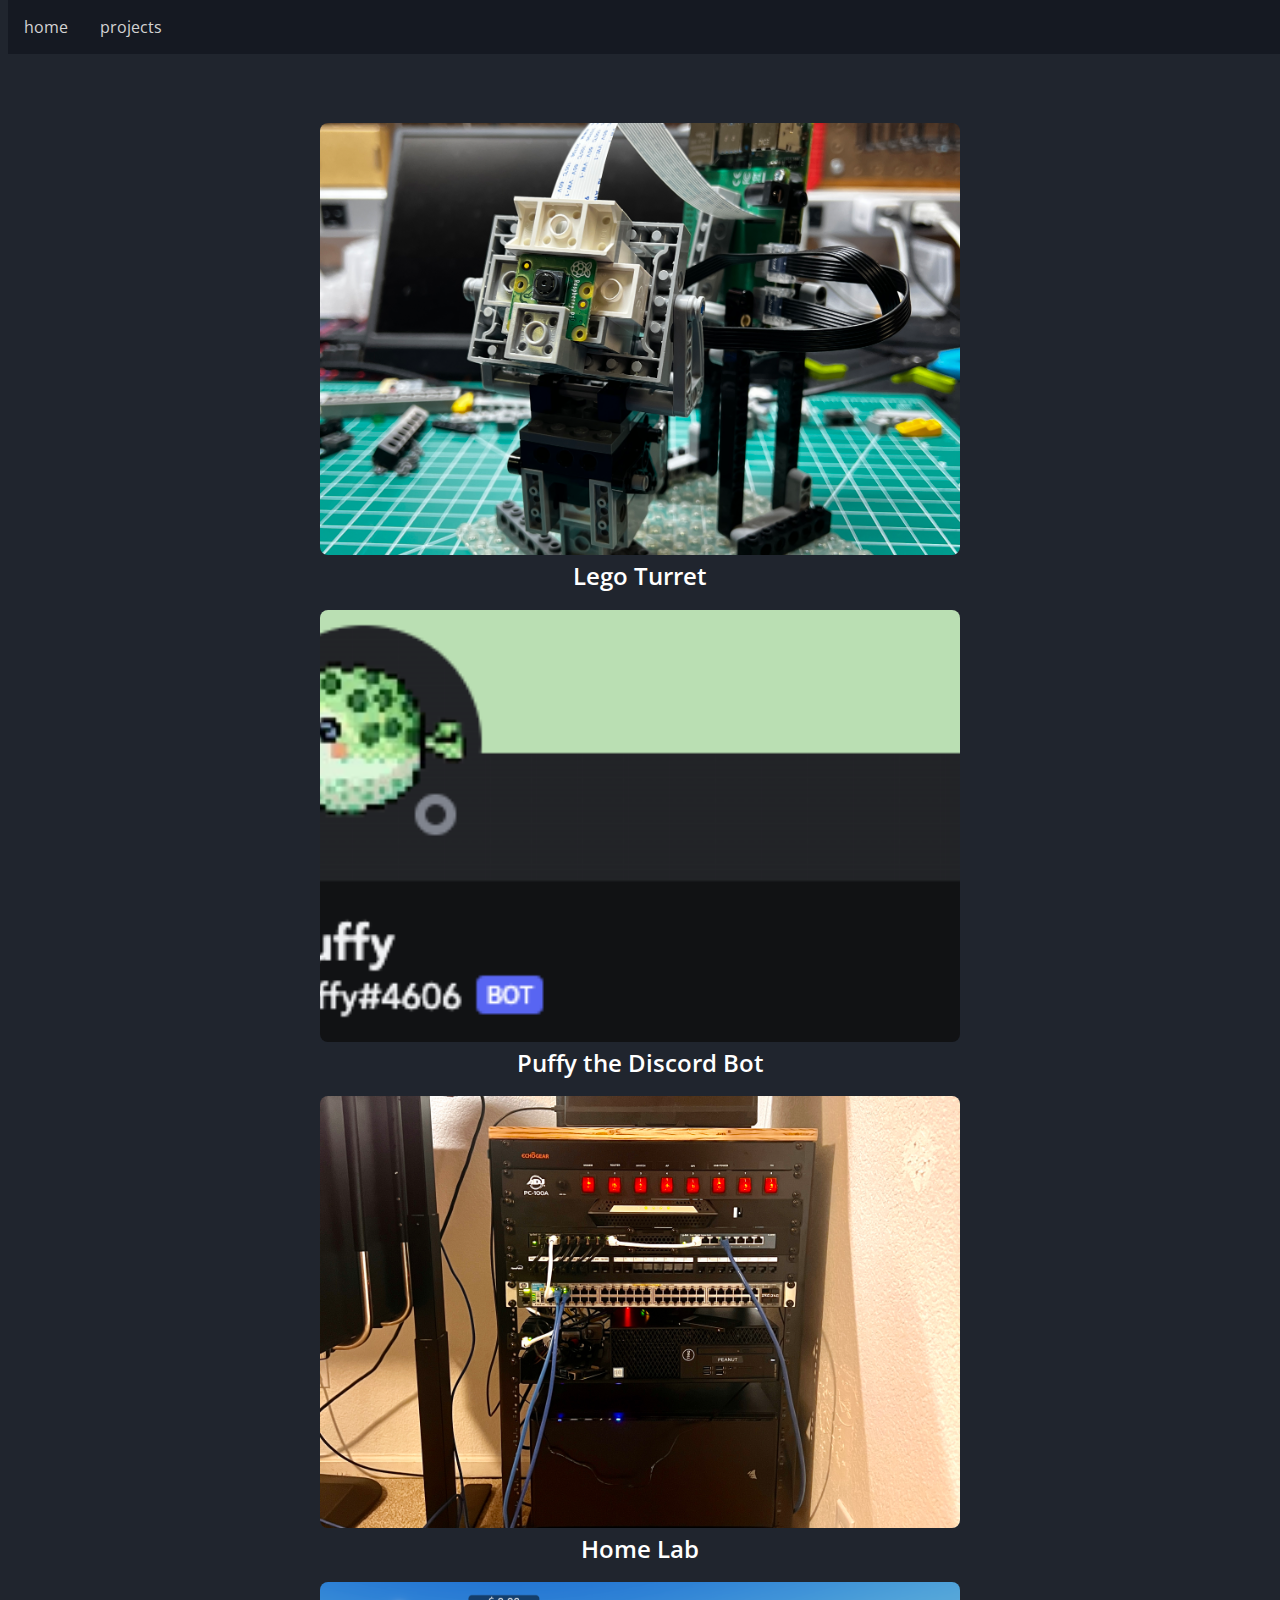
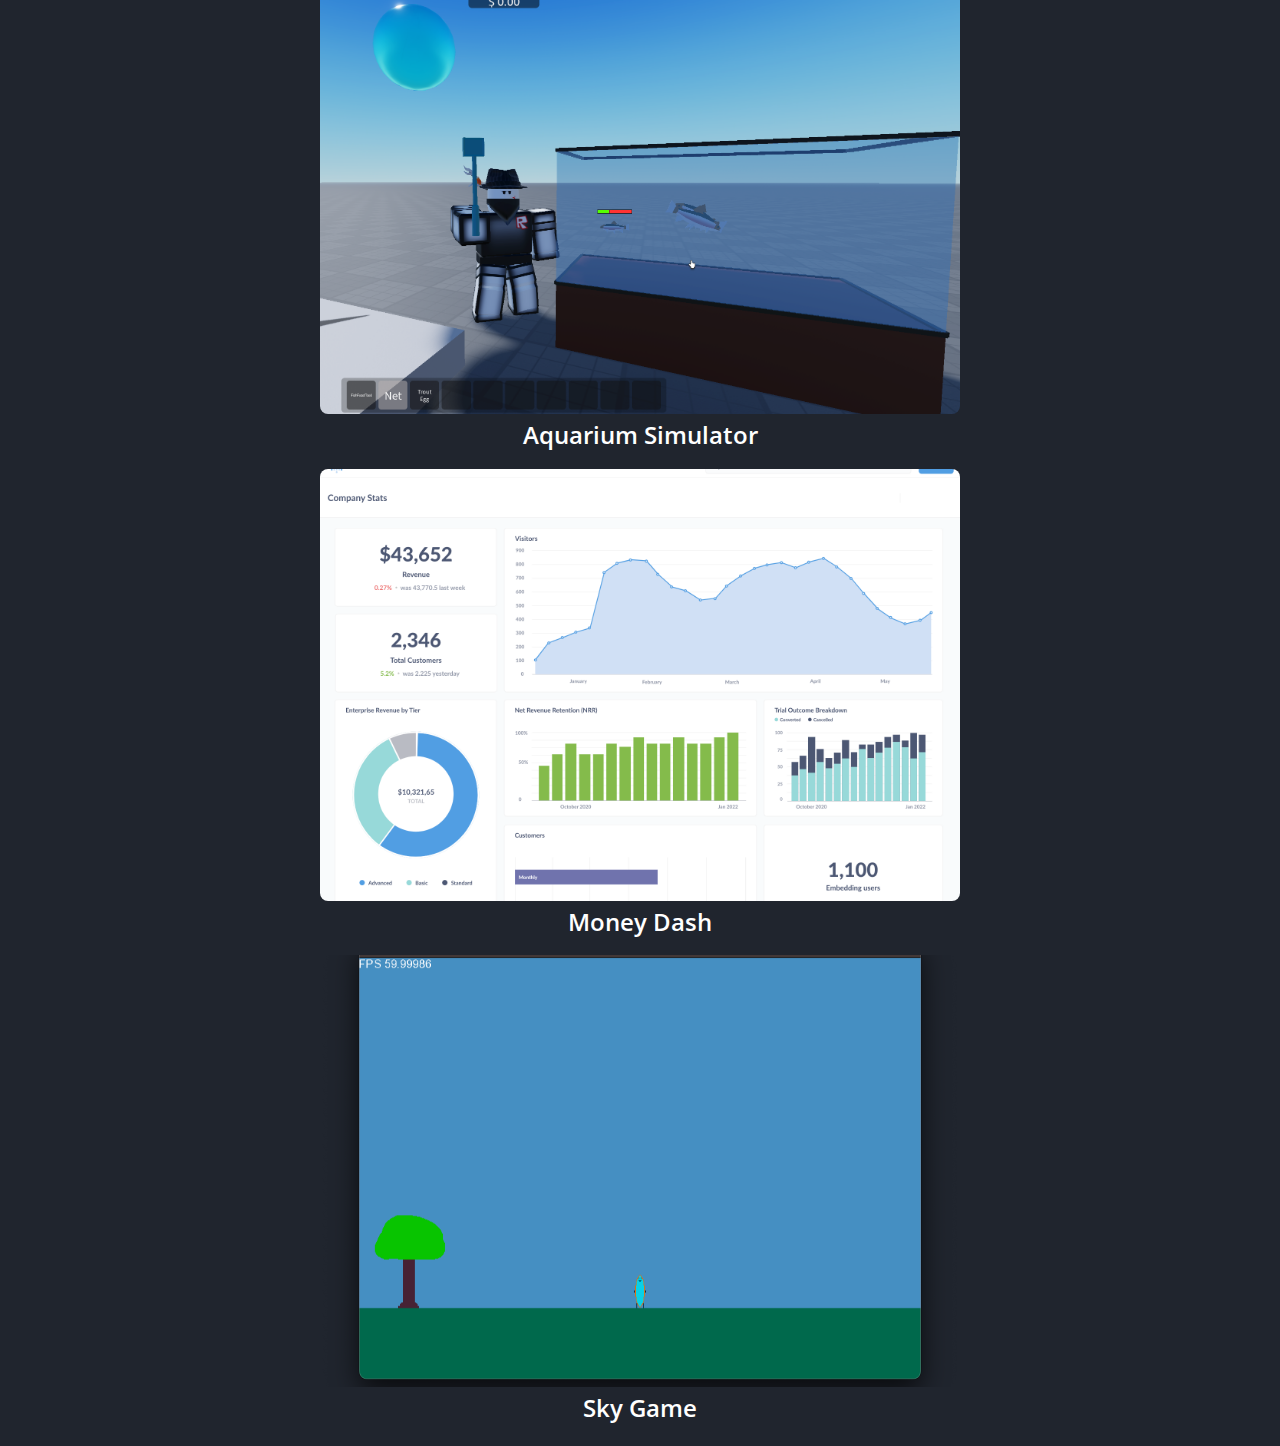
==== projects/index.html @ cf6c0e01 "changed favicon and updated titles of pages" ====
<!DOCTYPE html>

<html lang="en">

<head>
    <meta charset="UTF-8">
    <meta name="viewport" content="width=device-width, initial-scale=1.0">
    <title>Devin Benninghoven | Projects</title>
    <link rel="stylesheet" href="/css/root.css">
    <link rel="stylesheet" href="/css/navbar.css">
    <link rel="stylesheet" href="/css/projects-selector.css">

    <!-- https://favicon.io/favicon-generator/ -->
    <link rel="apple-touch-icon" sizes="180x180" href="/assets/favicon/apple-touch-icon.png">
    <link rel="icon" type="image/png" sizes="32x32" href="/assets/favicon/favicon-32x32.png">
    <link rel="icon" type="image/png" sizes="16x16" href="/assets/favicon/favicon-16x16.png">
    <link rel="manifest" href="/assets/favicon/site.webmanifest">

</head>

<body>

    <div class="navbar">
        <ul>
            <li><a href="/">home</a></li>
            <li><a href="/projects">projects</a></li>
        </ul>
    </div>

    <div class="project-container">

        <div class="project">
            <a href="/projects/lego-sentry/">
                <img src="/assets/images/lego-tracker.JPG">
                <h1> Lego Turret </h1>
            </a>
        </div>

        <div class="project">
            <a href="/projects/puffy-the-discordbot">
                <img src="/assets/images/puffy-the-discordbot.png">
                <h1> Puffy the Discord Bot </h1>
            </a>
        </div>

        <div class="project">
            <a href="/projects/homelab/">
                <img src="/assets/images/homelab-01.jpg">
                <h1> Home Lab </h1>
            </a>
        </div>

        <div class="project">
            <a href="/projects/aquarium-simulator/">
                <img src="/assets/images/roblox-game-00.png">
                <h1> Aquarium Simulator </h1>
            </a>
        </div>

        <div class="project">
            <a href="/projects/moneydash/">
                <img src="/assets/images/metabase-product-screenshot.png">
                <h1> Money Dash </h1>
            </a>
        </div>

        <div class="project">
            <a href="/projects/skygame/">
                <img src="/assets/images/skygame-beta00.png">
                <h1> Sky Game </h1>
            </a>
        </div>

    </div>

</body>

</html>
---- css/root.css ----
@import url('https://fonts.googleapis.com/css2?family=Open+Sans:ital,wght@0,300..800;1,300..800&display=swap');

:root {
    --background1: #151922;
    --background2: #20252E;
    --accent1: #162034;
    --accent2: #1d2b4;
    --accent3: #08F;
    --text_primary: #FFFFFF;
    --text_secondary: #d3d3d3;
}

body {

    background: var(--background2);
    color: var(--text_primary);


    font-family: "Open Sans", sans-serif;
    font-optical-sizing: auto;
    font-weight: 400;
    font-style: normal;
    font-variation-settings: "wdth" 100;
}

a:link {
    color: var(--text_primary);
    background-color: transparent;
    text-decoration: none;
} 

a:visited {
    color: var(--text_primary);
    background-color: transparent;
    text-decoration: none;
}

a:hover {
    color: var(--accent2);
    background-color: transparent;
    text-decoration: none;
}

a:active {
    color: var(--text_primary);
    background-color: transparent;
    text-decoration: none;
}

footer {
    margin-top: 2rem;
    margin-bottom: .5rem;
    text-align: center;
}
---- css/navbar.css ----
/* =-=-=-=-=-=-= NAVBAR =-=-=-=-=-= */

.navbar {
    position: fixed;
    top: 0;
    width: 100%;

    background-color: var(--background1);
    z-index: 256;
}

.navbar ul{
    list-style-type: none;

    margin: 0;
    padding: 0;
}

.navbar li {
    float: inline-start;
    text-align: center;
    vertical-align: middle;

}

.navbar a { 
    display: block;
    color: var(--text_secondary);
    padding: 1rem 1rem;

    text-decoration: none;
    transition: font-weight 200ms ease-in-out;
    transition: font-color 200ms ease-in-out;
}

.navbar a:hover {
    font-weight: 600;
    color: var(--text_primary);
}
---- css/projects-selector.css ----
.project-container {

    display: inline-flex;
    flex-direction: row;
    flex-flow: row wrap;
    justify-content: center;

    margin-top: 2rem;
    padding-top: 5rem;

}

.project {
    position: relative;
    margin: .2rem;

    max-width: 100%;
    width: 40rem;
    height: 30rem;

    padding-left: .5rem;
    padding-right: .5rem;
}

.project img {
    height: 90%;
    width: 100%;

    object-fit: cover;
    margin: 0;

    border-radius: .5rem;

    -webkit-filter: blur(0);
    filter: blur(0);
    transition: filter 0.25s ease-in, -webkit-filter 0.25s ease-in-out, border-bottom 0.4s ease-in-out;

    cursor: pointer;
}

.project:hover h1 {
    text-decoration: underline;
}

.project:hover img {
    -webkit-filter: blur(3px);
    filter: blur(2px);
}


.project h1 {
    margin: 0rem;

    font-size: 1.7em;
    font-weight: 600;
    color: var(--text_primary);

    text-align: center;
    vertical-align: middle;

}

.project a {
    color: var(--text_seconday);
    text-align: left;
    vertical-align: middle;
    font-size: .9em;

}

.project p {
    height: 15%;
    font-size: 1.1rem;
}
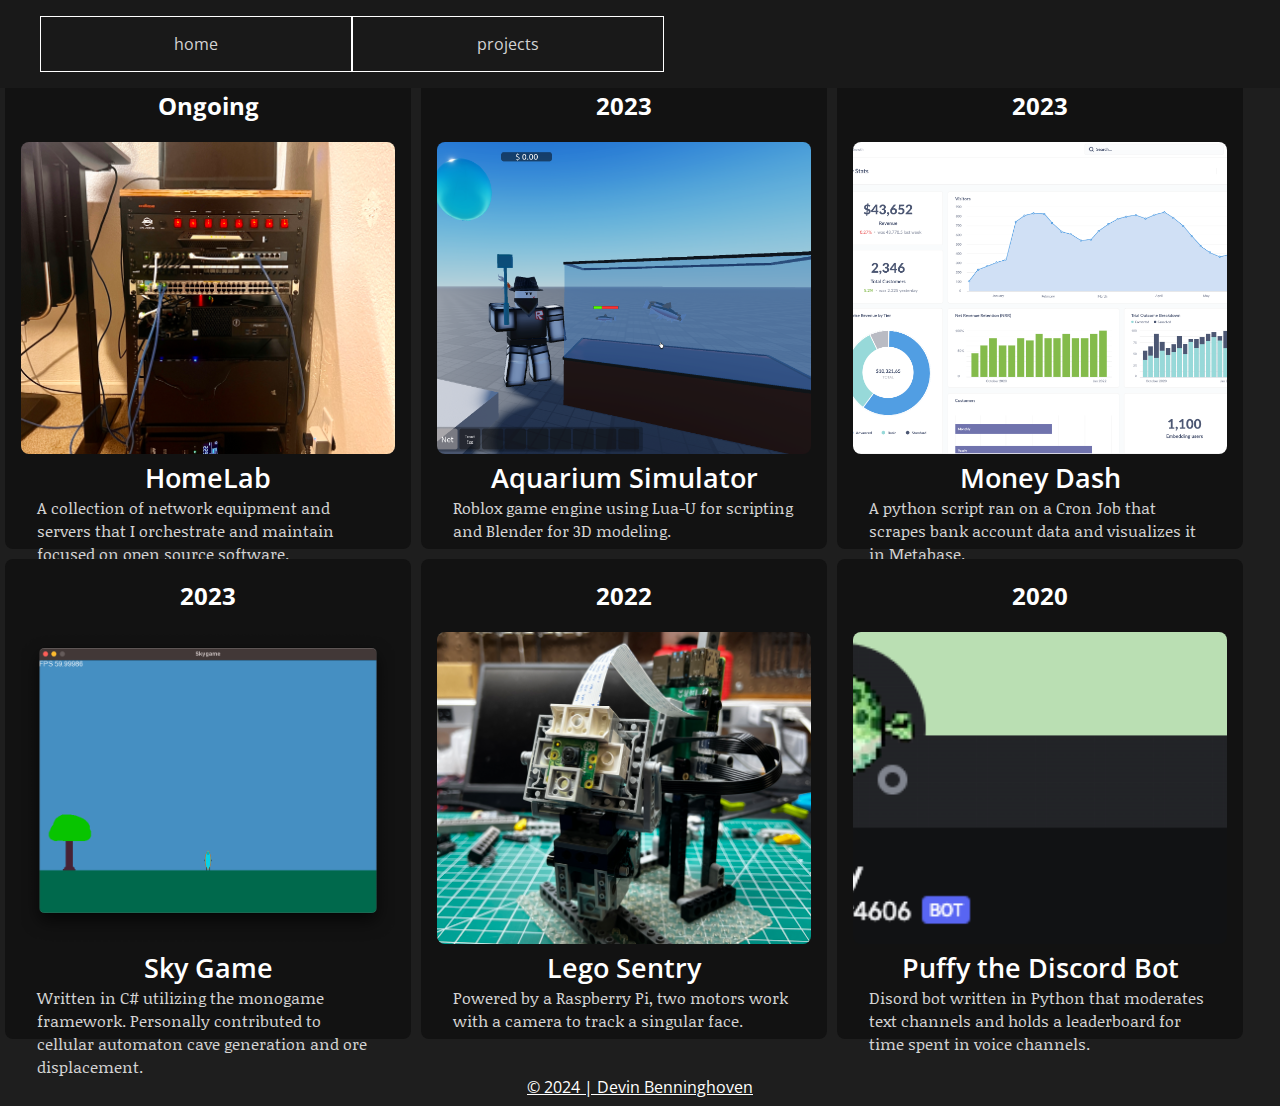
==== commit 5dff480b: "asd" ====
--- a/projects/index.html
+++ b/projects/index.html
@@ -27,52 +27,72 @@
         </ul>
     </div>
 
+    <div style="height:4rem;"></div>
+
     <div class="project-container">
+
+
+
+        <div class="project">
+            <a href="/projects/homelab/">
+                <h2> Ongoing </h2>
+                <img src="/assets/images/homelab-01.jpg">
+                <h1> HomeLab </h1>
+                <p> A collection of network equipment and servers that I orchestrate and maintain focused on open source software.</p>
+            </a>
+        </div>
+
+        <div class="project">
+            <a href="/projects/aquarium-simulator/">
+                <h2> 2023 </h2>
+                <img src="/assets/images/roblox-game-00.png">
+                <h1> Aquarium Simulator </h1>
+                <p> Roblox game engine using Lua-U for scripting and Blender for 3D modeling.</p>
+            </a>
+        </div>
+
+        <div class="project">
+            <a href="/projects/moneydash/">
+                <h2> 2023 </h2>
+                <img src="/assets/images/metabase-product-screenshot.png">
+                <h1> Money Dash </h1>
+                <p> A python script ran on a Cron Job that scrapes bank account data and visualizes it in Metabase.</p>
+            </a>
+        </div>
+
+        <div class="project">
+            <a href="/projects/skygame/">
+                <h2> 2023 </h2>
+                <img src="/assets/images/skygame-beta00.png">
+                <h1> Sky Game </h1>
+                <p> Written in C# utilizing the monogame framework. Personally contributed to cellular automaton cave generation and ore displacement.</p>
+            </a>
+        </div>
 
         <div class="project">
             <a href="/projects/lego-sentry/">
+                <h2> 2022 </h2>
                 <img src="/assets/images/lego-tracker.JPG">
-                <h1> Lego Turret </h1>
+                <h1> Lego Sentry </h1>
+                <p> Powered by a Raspberry Pi, two motors work with a camera to track a singular face.</p>
             </a>
         </div>
 
         <div class="project">
             <a href="/projects/puffy-the-discordbot">
+                <h2> 2020 </h2>
                 <img src="/assets/images/puffy-the-discordbot.png">
                 <h1> Puffy the Discord Bot </h1>
-            </a>
-        </div>
-
-        <div class="project">
-            <a href="/projects/homelab/">
-                <img src="/assets/images/homelab-01.jpg">
-                <h1> Home Lab </h1>
-            </a>
-        </div>
-
-        <div class="project">
-            <a href="/projects/aquarium-simulator/">
-                <img src="/assets/images/roblox-game-00.png">
-                <h1> Aquarium Simulator </h1>
-            </a>
-        </div>
-
-        <div class="project">
-            <a href="/projects/moneydash/">
-                <img src="/assets/images/metabase-product-screenshot.png">
-                <h1> Money Dash </h1>
-            </a>
-        </div>
-
-        <div class="project">
-            <a href="/projects/skygame/">
-                <img src="/assets/images/skygame-beta00.png">
-                <h1> Sky Game </h1>
+                <p> Disord bot written in Python that moderates text channels and holds a leaderboard for time spent in voice channels.</p>
             </a>
         </div>
 
     </div>
 
+    <footer>
+        <a href="/">© 2024 | Devin Benninghoven</a>
+    </footer>
+
 </body>
 
 </html>
--- a/css/root.css
+++ b/css/root.css
@@ -1,54 +1,62 @@
 @import url('https://fonts.googleapis.com/css2?family=Open+Sans:ital,wght@0,300..800;1,300..800&display=swap');
+@import url('https://fonts.googleapis.com/css2?family=Noticia+Text:ital,wght@0,400;0,700;1,400;1,700&display=swap');
+
+
 
 :root {
-    --background1: #151922;
-    --background2: #20252E;
-    --accent1: #162034;
-    --accent2: #1d2b4;
+    --background1: #1e1e1e;
+    --background2: #191919;
+
+    --accent1: #acbbe6;
+    --accent2: #718bd4;
     --accent3: #08F;
+
     --text_primary: #FFFFFF;
     --text_secondary: #d3d3d3;
+
+    --weight: 600;
 }
 
 body {
-
-    background: var(--background2);
+    margin: 0;
+    background: var(--background1);
+    font-family: "Open Sans", sans-serif;
     color: var(--text_primary);
+}
 
 
-    font-family: "Open Sans", sans-serif;
-    font-optical-sizing: auto;
-    font-weight: 400;
-    font-style: normal;
-    font-variation-settings: "wdth" 100;
+p {
+    font-family: "Noticia Text", serif;
 }
 
 a:link {
-    color: var(--text_primary);
-    background-color: transparent;
-    text-decoration: none;
+    color: var(--accent2);
 } 
 
 a:visited {
-    color: var(--text_primary);
-    background-color: transparent;
-    text-decoration: none;
+    color: var(--accent2);
 }
 
 a:hover {
-    color: var(--accent2);
-    background-color: transparent;
-    text-decoration: none;
+    color: var(--accent1);
 }
 
-a:active {
-    color: var(--text_primary);
-    background-color: transparent;
-    text-decoration: none;
-}
+
 
 footer {
     margin-top: 2rem;
     margin-bottom: .5rem;
     text-align: center;
 }
+
+footer a:link {
+    color: var(--text_seconaary);
+}
+
+footer a:visited {
+    color: var(--text_secondary);
+}
+
+footer a:hover {
+    color: var(--text_primary);
+}
--- a/css/navbar.css
+++ b/css/navbar.css
@@ -4,22 +4,24 @@
     position: fixed;
     top: 0;
     width: 100%;
-
-    background-color: var(--background1);
+    background-color: var(--background2);
     z-index: 256;
 }
 
 .navbar ul{
     list-style-type: none;
-
-    margin: 0;
-    padding: 0;
+    overflow: hidden;
 }
 
 .navbar li {
     float: inline-start;
     text-align: center;
     vertical-align: middle;
+    margin: 0;
+    padding: 0;
+    
+    width: 25%;
+    border: 1px solid var(--text_primary);
 
 }
 
--- a/css/projects-selector.css
+++ b/css/projects-selector.css
@@ -1,55 +1,91 @@
-
+:root {
+    --border-radius: .5rem;
+}
 
 
 .project-container {
+    display: flex;
+    flex-wrap: wrap;
+    width: 100%;
+}
 
-    display: inline-flex;
-    flex-direction: row;
-    flex-flow: row wrap;
-    justify-content: center;
 
-    margin-top: 2rem;
-    padding-top: 5rem;
+.project {
+    width: calc(30% - 10px);
+    height: 30rem;
+
+    margin: 5px;
+
+    padding-left: 1rem;
+    padding-right: 1rem;
+
+    border-radius: var(--border-radius);
+
+    text-align: center;
+    background-color: #121212;
 
 }
 
-.project {
-    position: relative;
-    margin: .2rem;
-
-    max-width: 100%;
-    width: 40rem;
-    height: 30rem;
-
-    padding-left: .5rem;
-    padding-right: .5rem;
+@media (max-width: 768px) {
+    .project {
+        width: 100%; /* Full width on smaller screens */
+    }
+    .project img {
+        border: red 1px solid;
+    }
 }
 
+.project a {
+    text-decoration: none;
+    color: var(--text_primary);
+}
+
+.h1 {
+    text-align: center;
+    margin: 1rem;
+    padding: 0;
+}
+
+
 .project img {
-    height: 90%;
+    height: 65%;
     width: 100%;
+    object-fit: cover;
 
-    object-fit: cover;
-    margin: 0;
+    border-radius: var(--border-radius);
+}
 
-    border-radius: .5rem;
+.project img::before {
+    content: "";
+    position: absolute;
+    top: 0;
+    left: 0;
+    right: 0;
+    bottom: 0;
+    background-color: rgba(0, 0, 0, 0.5);
+    border-radius: var(--border-radius);
+}
 
-    -webkit-filter: blur(0);
-    filter: blur(0);
-    transition: filter 0.25s ease-in, -webkit-filter 0.25s ease-in-out, border-bottom 0.4s ease-in-out;
+.project:hover img {
+    filter: brightness(40%);
+    transition: filter 0.25s ease-in;
+}
 
-    cursor: pointer;
+.project:hover p {
+    color: var(--text_primary);
+    transition: color 0.25s ease-in;
 }
 
 .project:hover h1 {
-    text-decoration: underline;
+    color: var(--accent1);
+    transition: color 0.25s ease-in;
 }
 
-.project:hover img {
-    -webkit-filter: blur(3px);
-    filter: blur(2px);
+
+.project:hover {
+    cursor: pointer;
+    background-color: #0f0f0f;
 }
-
 
 .project h1 {
     margin: 0rem;
@@ -63,15 +99,10 @@
 
 }
 
-.project a {
-    color: var(--text_seconday);
+.project p {
+    color: var(--text_secondary);
     text-align: left;
-    vertical-align: middle;
-    font-size: .9em;
-
+    margin: 0;
+    padding-left: 1rem;
+    padding-right: 1rem;
 }
-
-.project p {
-    height: 15%;
-    font-size: 1.1rem;
-}
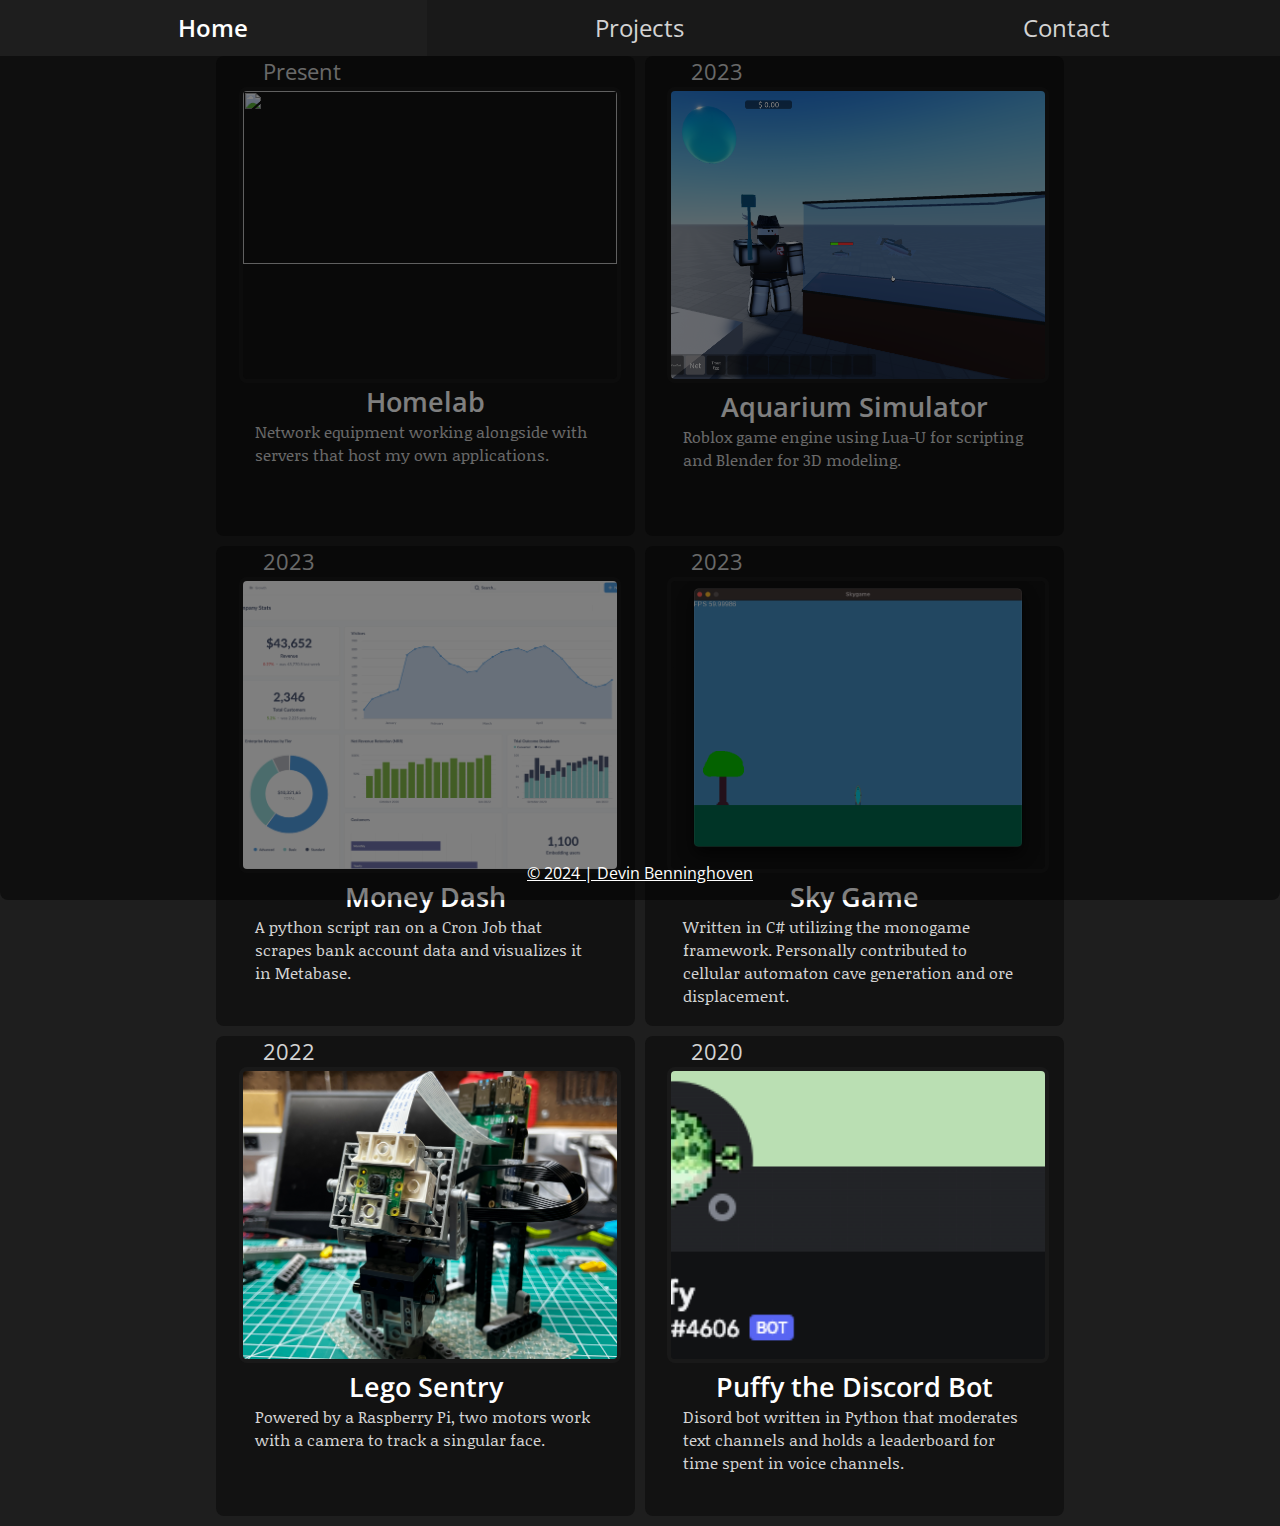
==== commit 69b75015: "changed a lot of CSS in files, added more support for mobile view" ====
--- a/projects/index.html
+++ b/projects/index.html
@@ -16,29 +16,34 @@
     <link rel="icon" type="image/png" sizes="16x16" href="/assets/favicon/favicon-16x16.png">
     <link rel="manifest" href="/assets/favicon/site.webmanifest">
 
+    <script>
+    fetch('../html/navbar.html')
+        .then(response => response.text())
+        .then(html => {
+            document.getElementById('importedNavbar').innerHTML = html;
+        })
+        .catch(error => console.error('Error fetching external HTML:', error));
+    fetch('../html/footer.html')
+        .then(response => response.text())
+        .then(html => {
+            document.getElementById('importedFooter').innerHTML = html;
+        })
+        .catch(error => console.error('Error fetching external HTML:', error));
+    </script>
 </head>
 
 <body>
 
-    <div class="navbar">
-        <ul>
-            <li><a href="/">home</a></li>
-            <li><a href="/projects">projects</a></li>
-        </ul>
-    </div>
-
-    <div style="height:4rem;"></div>
+    <div id="importedNavbar"></div>
 
     <div class="project-container">
 
-
-
         <div class="project">
             <a href="/projects/homelab/">
-                <h2> Ongoing </h2>
-                <img src="/assets/images/homelab-01.jpg">
-                <h1> HomeLab </h1>
-                <p> A collection of network equipment and servers that I orchestrate and maintain focused on open source software.</p>
+                <h2> Present </h2>
+                <img src="/assets/images/homelab-01.JPG">
+                <h1> Homelab </h1>
+                <p> Network equipment working alongside with servers that host my own applications.</p>
             </a>
         </div>
 
@@ -89,9 +94,7 @@
 
     </div>
 
-    <footer>
-        <a href="/">© 2024 | Devin Benninghoven</a>
-    </footer>
+    <div id="importedFooter"></div>
 
 </body>
 
--- a/css/root.css
+++ b/css/root.css
@@ -18,15 +18,18 @@
 }
 
 body {
+    padding-top: 3.5rem;
+
     margin: 0;
+
     background: var(--background1);
     font-family: "Open Sans", sans-serif;
-    color: var(--text_primary);
 }
 
 
 p {
     font-family: "Noticia Text", serif;
+    color: var(--text_primary);
 }
 
 a:link {
@@ -42,11 +45,13 @@
 }
 
 
-
 footer {
-    margin-top: 2rem;
-    margin-bottom: .5rem;
+    position: absolute;
+    bottom: 0;
+    width: 100%;
+    color: white;
     text-align: center;
+    margin-bottom: 1rem;
 }
 
 footer a:link {
--- a/css/navbar.css
+++ b/css/navbar.css
@@ -1,41 +1,51 @@
-/* =-=-=-=-=-=-= NAVBAR =-=-=-=-=-= */
-
 .navbar {
+    margin: 0;
     position: fixed;
     top: 0;
     width: 100%;
+    z-index: 256;
     background-color: var(--background2);
-    z-index: 256;
 }
 
-.navbar ul{
+.navbar ul {
+    margin: 0;
+    padding: 0;
     list-style-type: none;
-    overflow: hidden;
+    display: flex;
+    flex-direction: row;
 }
 
 .navbar li {
-    float: inline-start;
     text-align: center;
-    vertical-align: middle;
-    margin: 0;
-    padding: 0;
-    
-    width: 25%;
-    border: 1px solid var(--text_primary);
-
+    width: 33.333%;
 }
 
 .navbar a { 
     display: block;
     color: var(--text_secondary);
-    padding: 1rem 1rem;
+    height: 3.5rem;
+    font-size: 1.5rem;
+    font-weight: 400;
 
     text-decoration: none;
     transition: font-weight 200ms ease-in-out;
     transition: font-color 200ms ease-in-out;
+
+    line-height: 3.5rem;
 }
 
 .navbar a:hover {
     font-weight: 600;
     color: var(--text_primary);
+    background-color: var(--background1);
+    transition: font-color 200ms ease-in-out;
+    transition: font-weight 200ms ease-in-out;
+    transition: background-color 200ms ease-in-out;
 }
+
+@media (max-width: 768px) {
+    .navbar a {
+        font-size: 1.25rem;
+    }
+}
+
--- a/css/projects-selector.css
+++ b/css/projects-selector.css
@@ -1,12 +1,15 @@
 :root {
     --border-radius: .5rem;
 }
-
 
 .project-container {
     display: flex;
     flex-wrap: wrap;
     width: 100%;
+    padding-top: 0;
+    margin-top: 0;
+
+    justify-content: center;
 }
 
 
@@ -14,10 +17,12 @@
     width: calc(30% - 10px);
     height: 30rem;
 
-    margin: 5px;
+    margin-left: 5px;
+    margin-right: 5px;
+    margin-bottom: 10px;
 
-    padding-left: 1rem;
-    padding-right: 1rem;
+    padding-left: 1.4rem;
+    padding-right: 1.4rem;
 
     border-radius: var(--border-radius);
 
@@ -40,19 +45,23 @@
     color: var(--text_primary);
 }
 
-.h1 {
-    text-align: center;
-    margin: 1rem;
-    padding: 0;
+h2 {
+    padding-left: 1.5rem;
+    font-size: 1.4em;
+    text-align: left;
+    font-weight: 400;
+    margin-top: 0;
+    margin-bottom: 0;
+    color: var(--text_secondary);
 }
 
-
 .project img {
-    height: 65%;
+    height: 60%;
     width: 100%;
     object-fit: cover;
 
     border-radius: var(--border-radius);
+    border: 4px solid var(--background2);
 }
 
 .project img::before {
@@ -67,7 +76,7 @@
 }
 
 .project:hover img {
-    filter: brightness(40%);
+    filter: blur(2px);
     transition: filter 0.25s ease-in;
 }
 
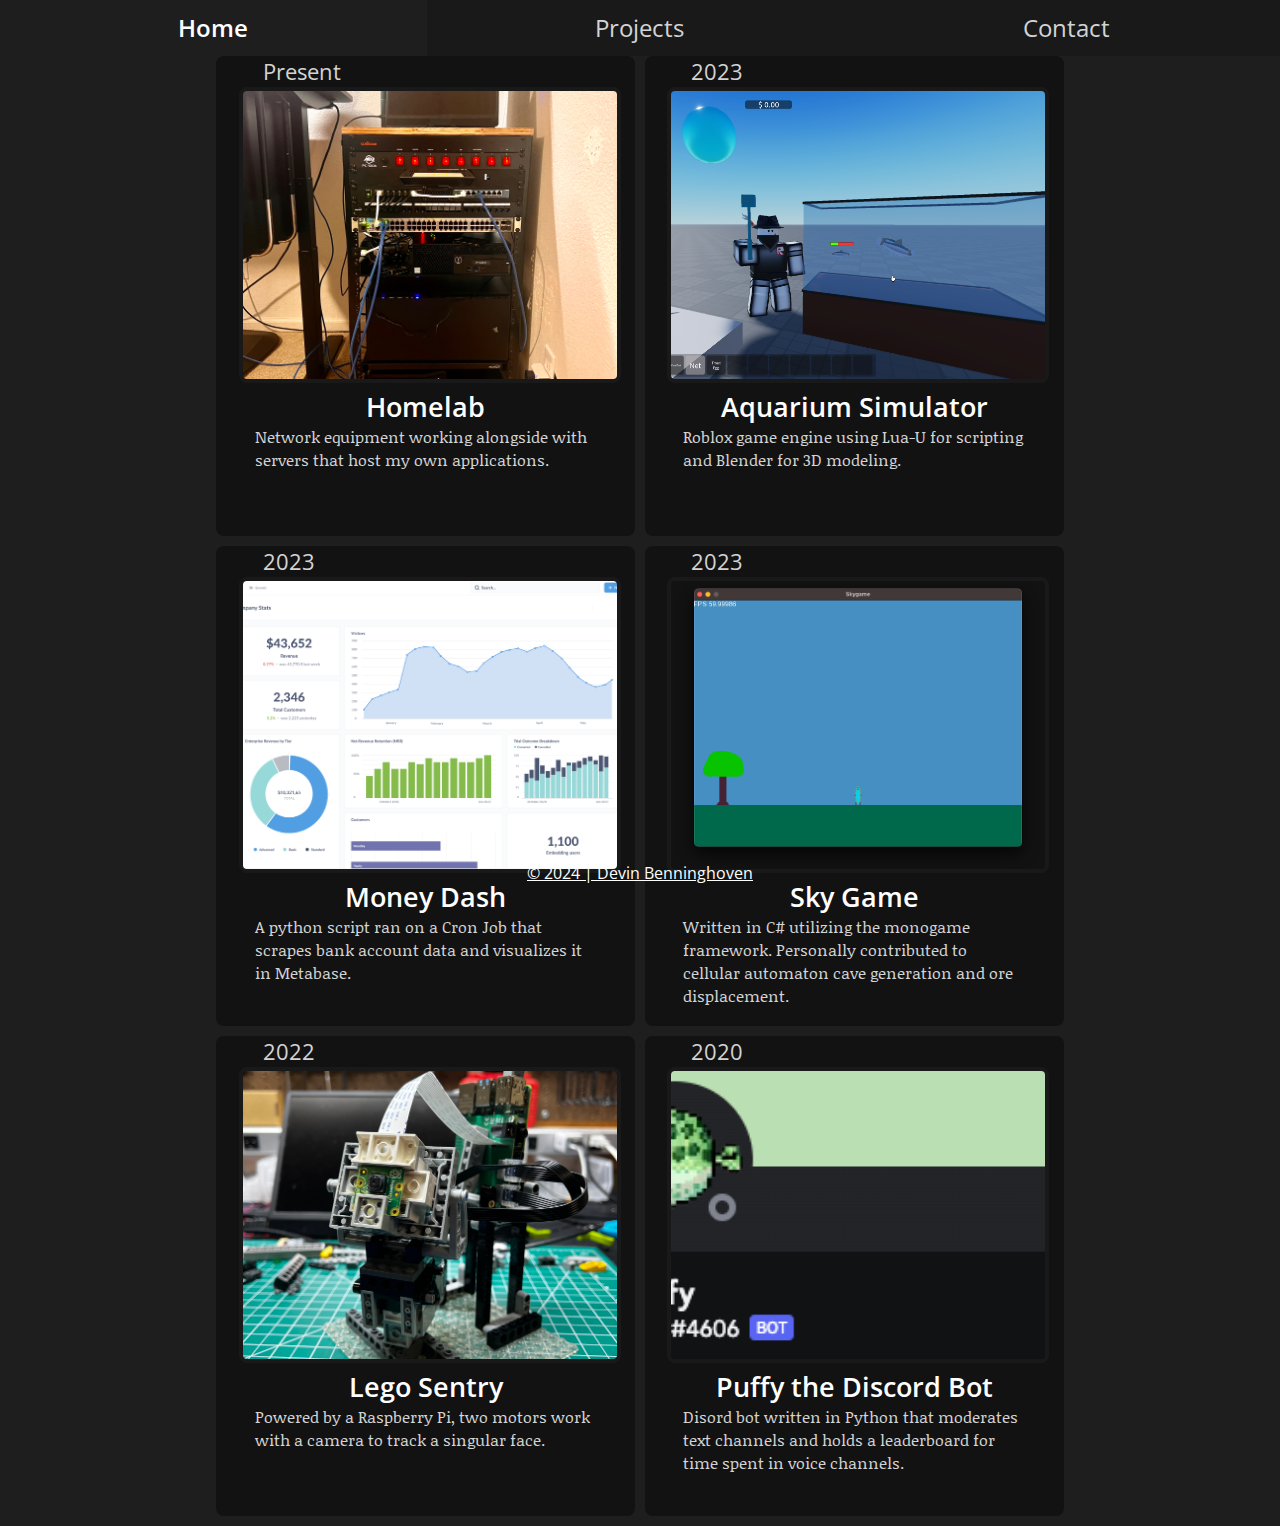
==== commit 89f17387: "changed JPG to jpg" ====
--- a/projects/index.html
+++ b/projects/index.html
@@ -41,7 +41,7 @@
         <div class="project">
             <a href="/projects/homelab/">
                 <h2> Present </h2>
-                <img src="/assets/images/homelab-01.JPG">
+                <img src="/assets/images/homelab-01.jpg">
                 <h1> Homelab </h1>
                 <p> Network equipment working alongside with servers that host my own applications.</p>
             </a>
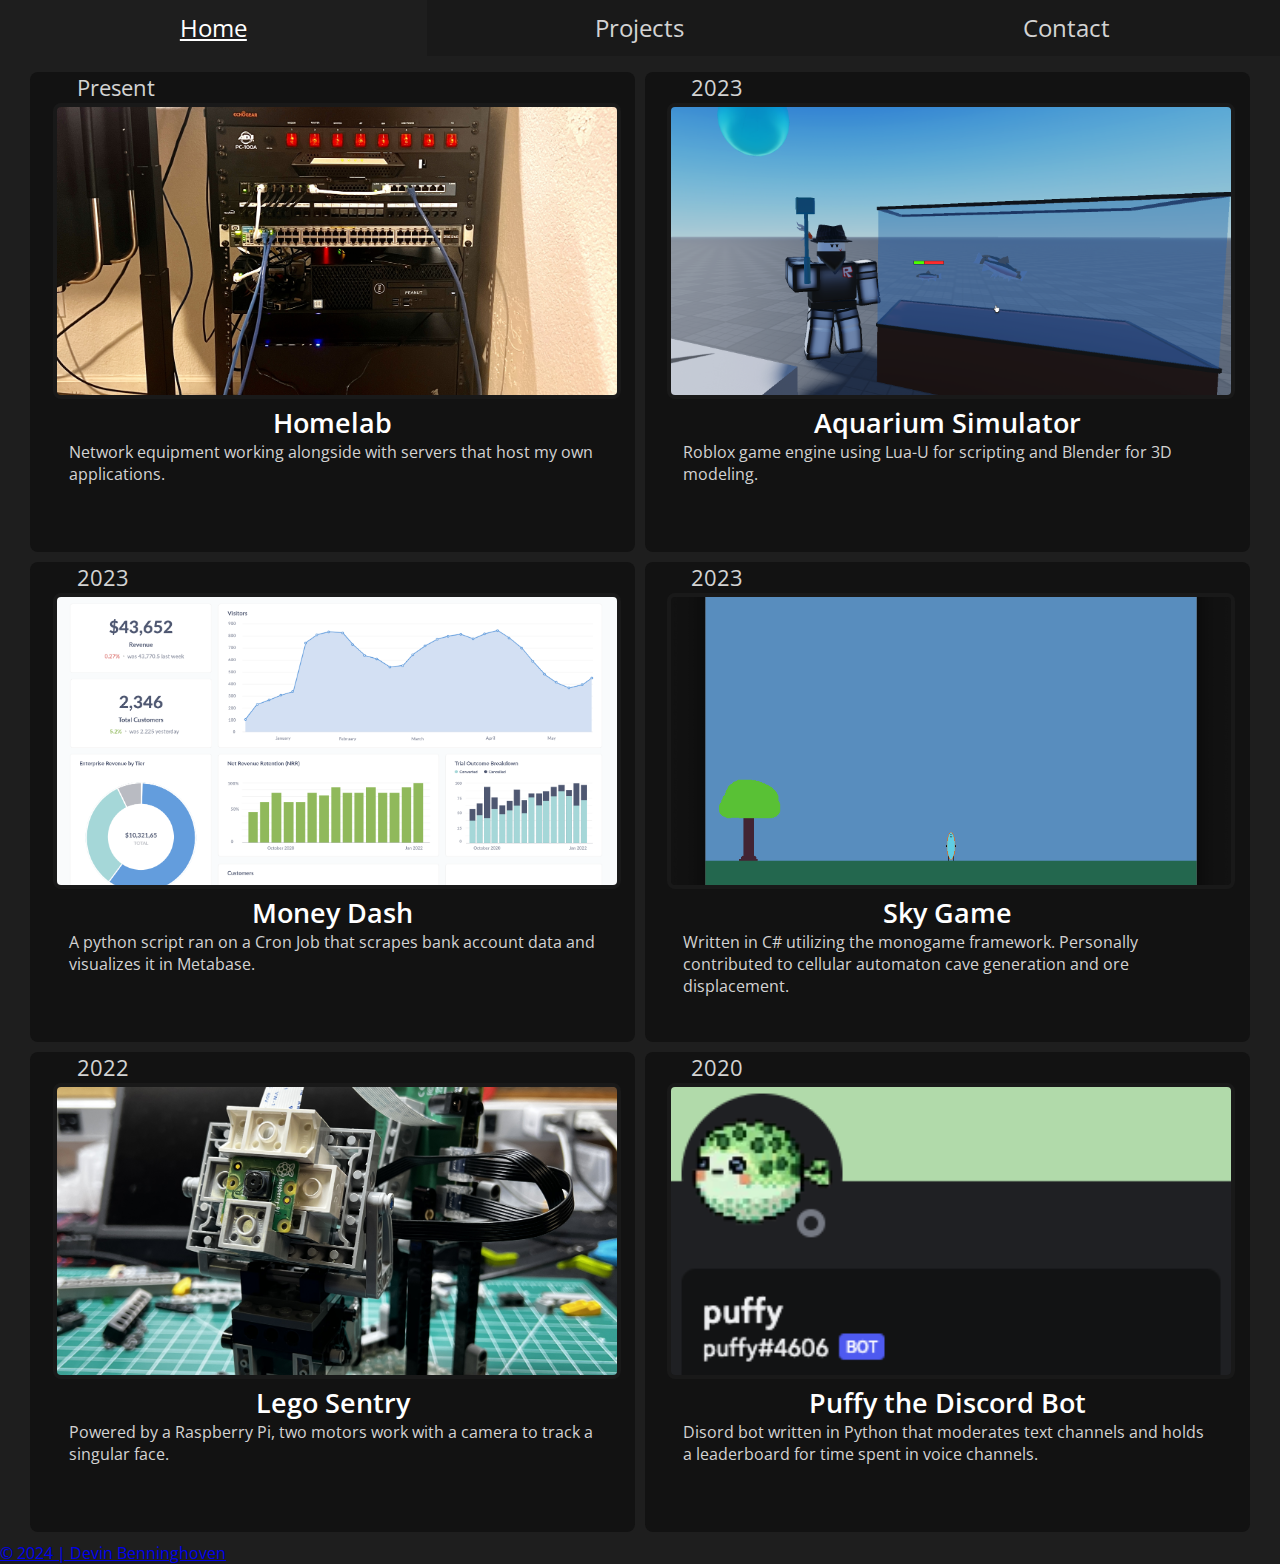
==== commit 5fbe39d9: "changed first index file" ====
--- a/projects/index.html
+++ b/projects/index.html
@@ -26,16 +26,14 @@
     fetch('../html/footer.html')
         .then(response => response.text())
         .then(html => {
-            document.getElementById('importedFooter').innerHTML = html;
+            document.getElementById('importedAbsoluteFooter').innerHTML = html;
         })
         .catch(error => console.error('Error fetching external HTML:', error));
     </script>
 </head>
 
+    <div id="importedNavbar"></div>
 <body>
-
-    <div id="importedNavbar"></div>
-
     <div class="project-container">
 
         <div class="project">
@@ -94,7 +92,7 @@
 
     </div>
 
-    <div id="importedFooter"></div>
+    <div id="importedAbsoluteFooter"></div>
 
 </body>
 
--- a/css/root.css
+++ b/css/root.css
@@ -1,7 +1,5 @@
 @import url('https://fonts.googleapis.com/css2?family=Open+Sans:ital,wght@0,300..800;1,300..800&display=swap');
 @import url('https://fonts.googleapis.com/css2?family=Noticia+Text:ital,wght@0,400;0,700;1,400;1,700&display=swap');
-
-
 
 :root {
     --background1: #1e1e1e;
@@ -19,49 +17,8 @@
 
 body {
     padding-top: 3.5rem;
-
     margin: 0;
 
     background: var(--background1);
     font-family: "Open Sans", sans-serif;
 }
-
-
-p {
-    font-family: "Noticia Text", serif;
-    color: var(--text_primary);
-}
-
-a:link {
-    color: var(--accent2);
-} 
-
-a:visited {
-    color: var(--accent2);
-}
-
-a:hover {
-    color: var(--accent1);
-}
-
-
-footer {
-    position: absolute;
-    bottom: 0;
-    width: 100%;
-    color: white;
-    text-align: center;
-    margin-bottom: 1rem;
-}
-
-footer a:link {
-    color: var(--text_seconaary);
-}
-
-footer a:visited {
-    color: var(--text_secondary);
-}
-
-footer a:hover {
-    color: var(--text_primary);
-}
--- a/css/navbar.css
+++ b/css/navbar.css
@@ -35,12 +35,9 @@
 }
 
 .navbar a:hover {
-    font-weight: 600;
     color: var(--text_primary);
     background-color: var(--background1);
-    transition: font-color 200ms ease-in-out;
-    transition: font-weight 200ms ease-in-out;
-    transition: background-color 200ms ease-in-out;
+    text-decoration: underline;
 }
 
 @media (max-width: 768px) {
--- a/css/projects-selector.css
+++ b/css/projects-selector.css
@@ -5,16 +5,14 @@
 .project-container {
     display: flex;
     flex-wrap: wrap;
-    width: 100%;
-    padding-top: 0;
-    margin-top: 0;
-
     justify-content: center;
+    padding-top: 1rem;
 }
 
 
 .project {
     width: calc(30% - 10px);
+    min-width: 35rem;
     height: 30rem;
 
     margin-left: 5px;
@@ -31,14 +29,6 @@
 
 }
 
-@media (max-width: 768px) {
-    .project {
-        width: 100%; /* Full width on smaller screens */
-    }
-    .project img {
-        border: red 1px solid;
-    }
-}
 
 .project a {
     text-decoration: none;
@@ -115,3 +105,10 @@
     padding-left: 1rem;
     padding-right: 1rem;
 }
+
+@media (max-width: 768px) {
+    .project {
+        width: 100%; /* Full width on smaller screens */
+        min-width: 0;
+    }
+}
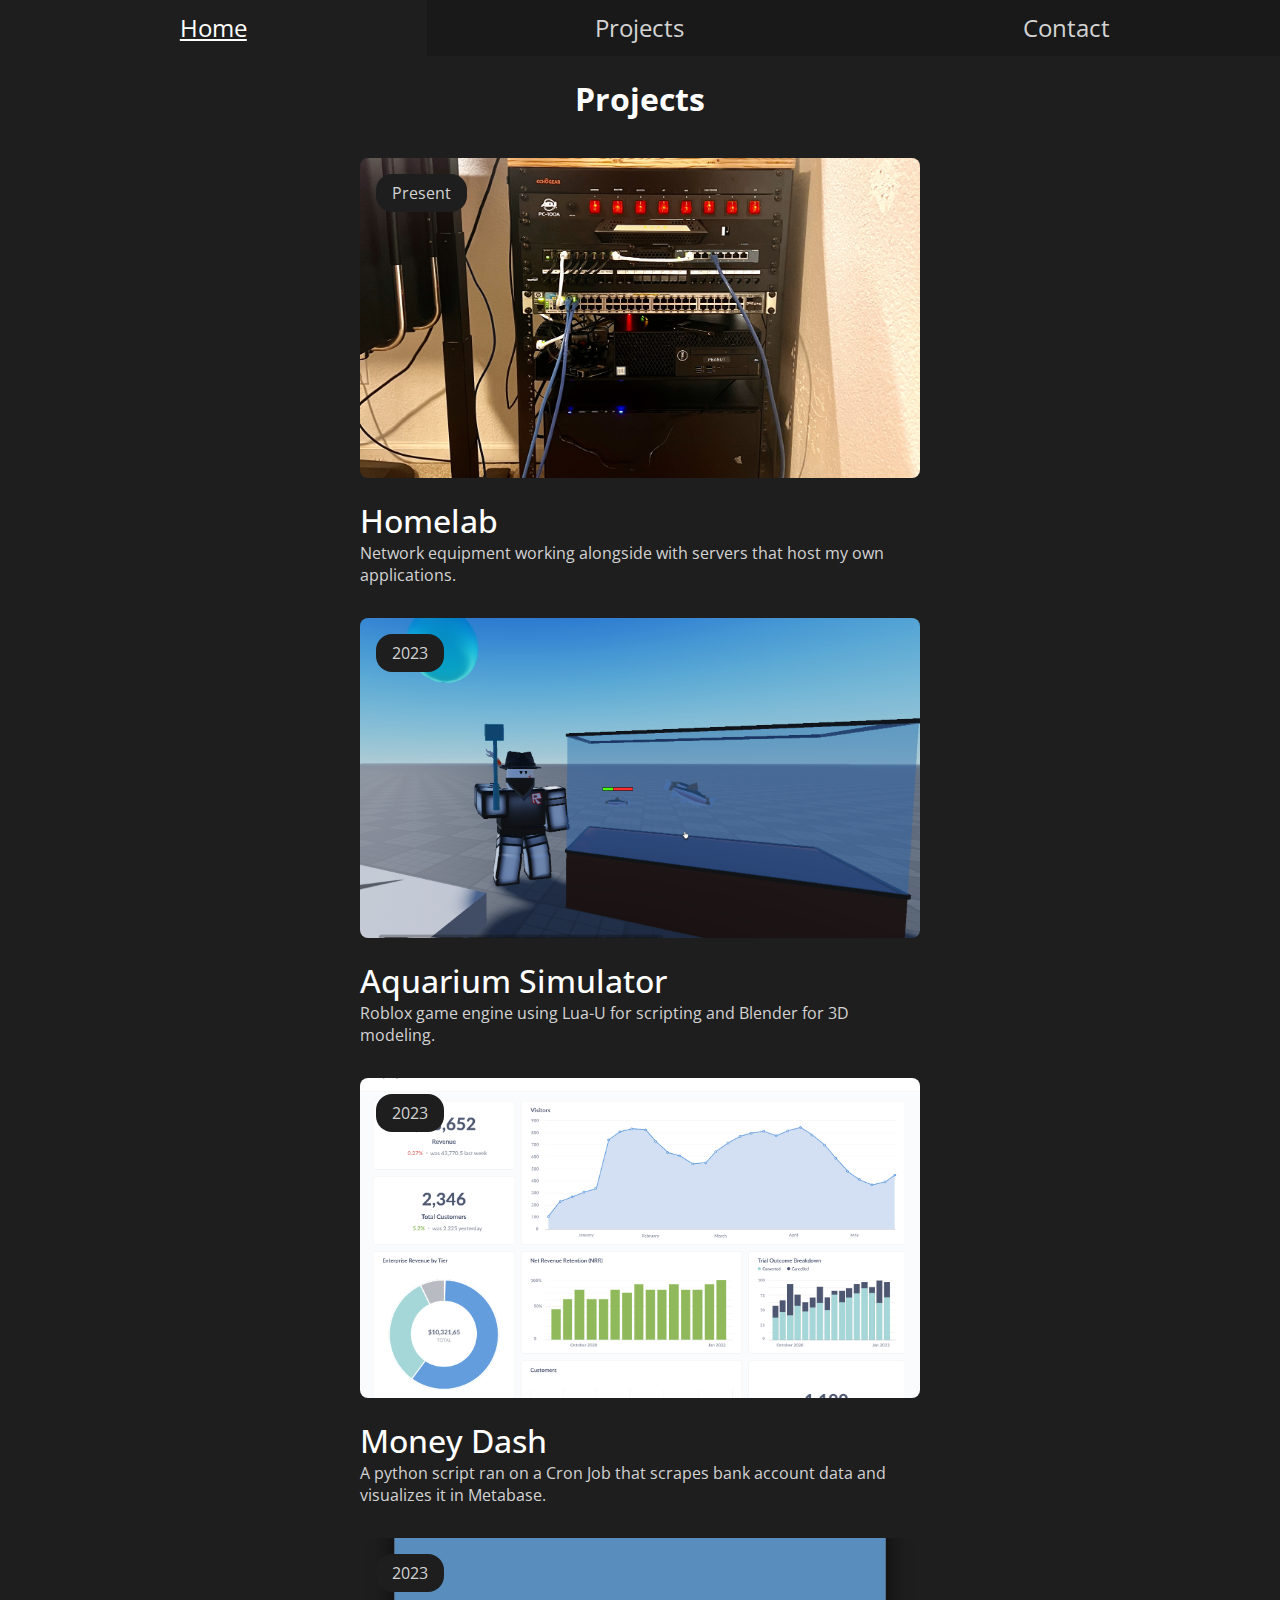
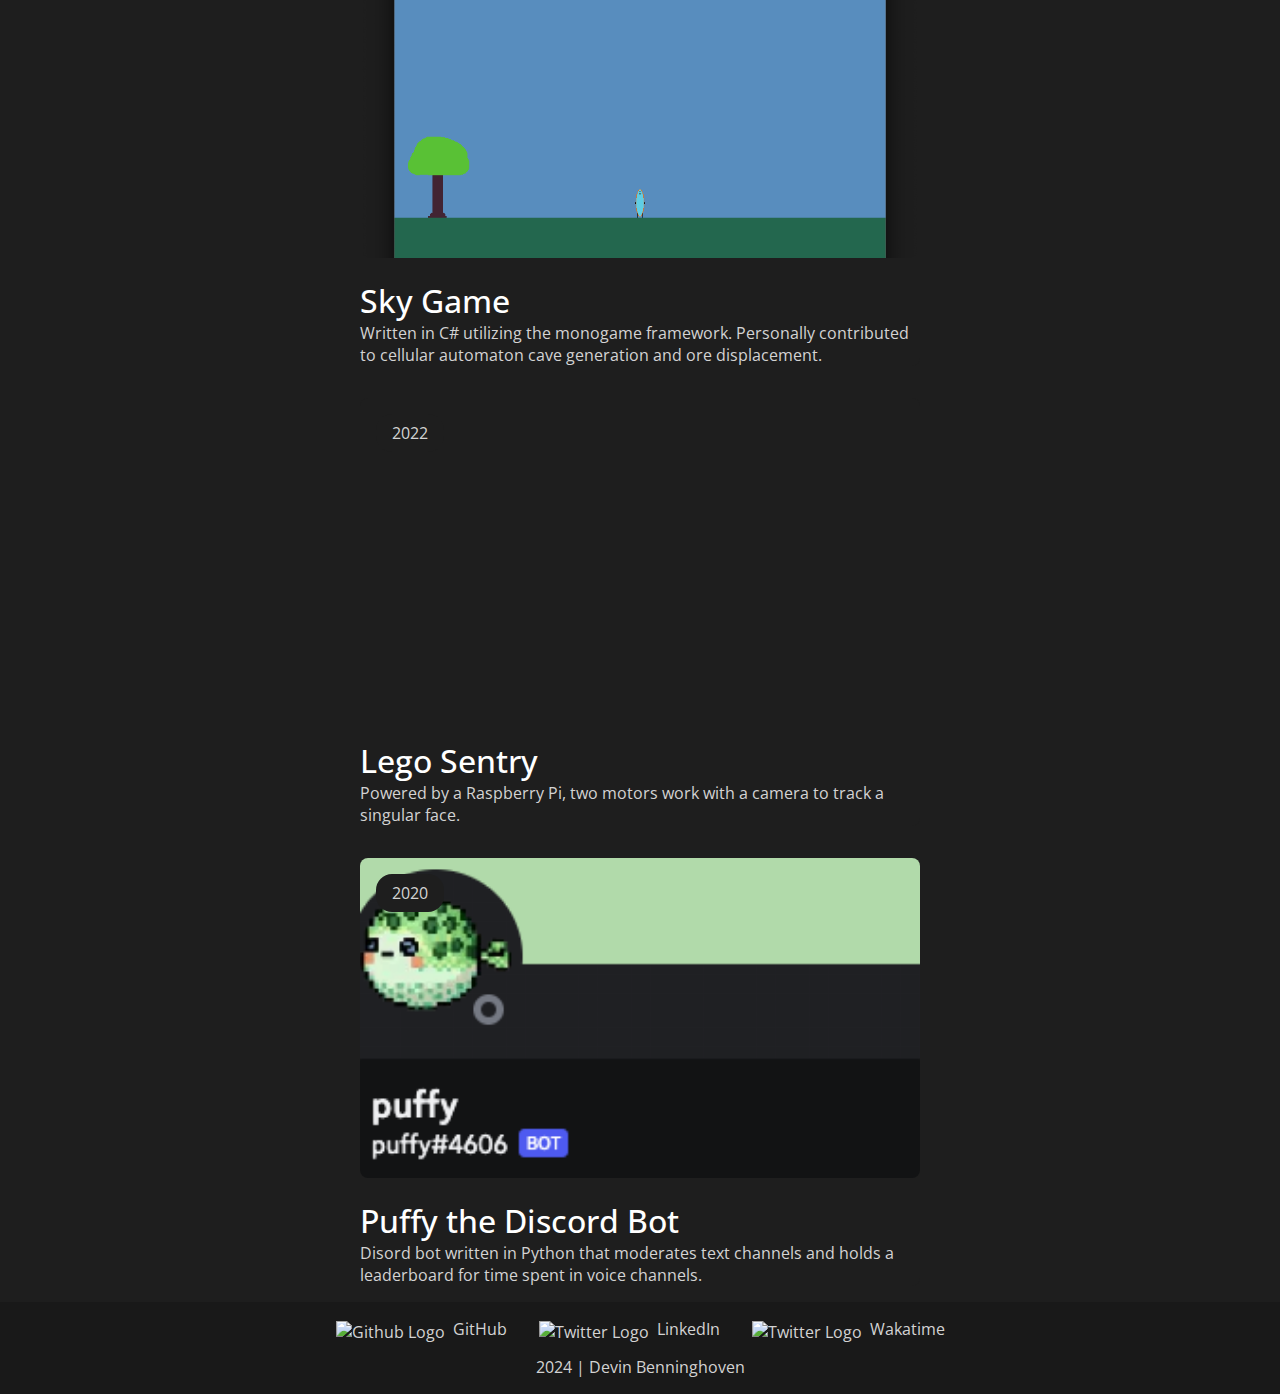
==== commit fecd25ce: "changed CSS for profile + footer and projects" ====
--- a/projects/index.html
+++ b/projects/index.html
@@ -26,73 +26,93 @@
     fetch('../html/footer.html')
         .then(response => response.text())
         .then(html => {
-            document.getElementById('importedAbsoluteFooter').innerHTML = html;
+            document.getElementById('importedFooter').innerHTML = html;
         })
         .catch(error => console.error('Error fetching external HTML:', error));
     </script>
 </head>
 
-    <div id="importedNavbar"></div>
+<div id="importedNavbar"></div>
+
 <body>
-    <div class="project-container">
 
-        <div class="project">
-            <a href="/projects/homelab/">
-                <h2> Present </h2>
-                <img src="/assets/images/homelab-01.jpg">
-                <h1> Homelab </h1>
-                <p> Network equipment working alongside with servers that host my own applications.</p>
-            </a>
-        </div>
+    <div class="page-container">
 
-        <div class="project">
-            <a href="/projects/aquarium-simulator/">
-                <h2> 2023 </h2>
-                <img src="/assets/images/roblox-game-00.png">
-                <h1> Aquarium Simulator </h1>
-                <p> Roblox game engine using Lua-U for scripting and Blender for 3D modeling.</p>
-            </a>
-        </div>
+        <h1 class="page-title"> Projects </h1>
 
-        <div class="project">
-            <a href="/projects/moneydash/">
-                <h2> 2023 </h2>
-                <img src="/assets/images/metabase-product-screenshot.png">
-                <h1> Money Dash </h1>
-                <p> A python script ran on a Cron Job that scrapes bank account data and visualizes it in Metabase.</p>
-            </a>
-        </div>
+        <div class="project-container">
 
-        <div class="project">
-            <a href="/projects/skygame/">
-                <h2> 2023 </h2>
-                <img src="/assets/images/skygame-beta00.png">
-                <h1> Sky Game </h1>
-                <p> Written in C# utilizing the monogame framework. Personally contributed to cellular automaton cave generation and ore displacement.</p>
-            </a>
-        </div>
+            <div class="project">
+                <a href="/projects/homelab/">
+                    <h2 class="date"> Present </h2>
+                    <img src="/assets/images/homelab-01.jpg">
+                    <div class="project-info">
+                        <h1> Homelab </h1>
+                        <p> Network equipment working alongside with servers that host my own applications.</p>
+                    </div>
+                </a>
+            </div>
 
-        <div class="project">
-            <a href="/projects/lego-sentry/">
-                <h2> 2022 </h2>
-                <img src="/assets/images/lego-tracker.JPG">
-                <h1> Lego Sentry </h1>
-                <p> Powered by a Raspberry Pi, two motors work with a camera to track a singular face.</p>
-            </a>
-        </div>
+            <div class="project">
+                <a href="/projects/aquarium-simulator/">
+                    <h2 class="date"> 2023 </h2>
+                    <img src="/assets/images/roblox-game-00.png">
+                    <div class="project-info">
+                        <h1> Aquarium Simulator </h1>
+                        <p> Roblox game engine using Lua-U for scripting and Blender for 3D modeling.</p>
+                    </div>
+                </a>
+            </div>
 
-        <div class="project">
-            <a href="/projects/puffy-the-discordbot">
-                <h2> 2020 </h2>
-                <img src="/assets/images/puffy-the-discordbot.png">
-                <h1> Puffy the Discord Bot </h1>
-                <p> Disord bot written in Python that moderates text channels and holds a leaderboard for time spent in voice channels.</p>
-            </a>
+            <div class="project">
+                <a href="/projects/moneydash/">
+                    <h2 class="date"> 2023 </h2>
+                    <img src="/assets/images/metabase-product-screenshot.png">
+                    <div class="project-info">
+                        <h1> Money Dash </h1>
+                        <p> A python script ran on a Cron Job that scrapes bank account data and visualizes it in Metabase.</p>
+                    </div>
+                </a>
+            </div>
+
+            <div class="project">
+                <a href="/projects/skygame/">
+                    <h2 class="date"> 2023 </h2>
+                    <img src="/assets/images/skygame-beta00.png">
+                    <div class="project-info">
+                        <h1> Sky Game </h1>
+                        <p> Written in C# utilizing the monogame framework. Personally contributed to cellular automaton cave generation and ore displacement.</p>
+                    </div>
+                </a>
+            </div>
+
+            <div class="project">
+                <a href="/projects/lego-sentry/">
+                    <h2 class="date"> 2022 </h2>
+                    <video autoplay muted loop src="/assets/videos/turret_video_00.mov"></video>
+                    <div class="project-info">
+                        <h1> Lego Sentry </h1>
+                        <p> Powered by a Raspberry Pi, two motors work with a camera to track a singular face.</p>
+                    </div>
+                </a>
+            </div>
+
+            <div class="project">
+                <a href="/projects/puffy-the-discordbot">
+                    <h2 class="date"> 2020 </h2>
+                    <img src="/assets/images/puffy-the-discordbot.png">
+                    <div class="project-info">
+                        <h1> Puffy the Discord Bot </h1>
+                        <p> Disord bot written in Python that moderates text channels and holds a leaderboard for time spent in voice channels.</p>
+                    </div>
+                </a>
+            </div>
+
         </div>
 
     </div>
 
-    <div id="importedAbsoluteFooter"></div>
+    <div id="importedFooter"></div>
 
 </body>
 
--- a/css/projects-selector.css
+++ b/css/projects-selector.css
@@ -1,73 +1,104 @@
 :root {
     --border-radius: .5rem;
+}
+
+.page-container {
+    display: flex;
+    flex-direction: column;
+    align-items: center;
+    max-width: 80%;
+    margin: 0 auto;
+}
+
+.page-title {
+    font-size: 2rem;
+    color: var(--text_primary);
 }
 
 .project-container {
     display: flex;
     flex-wrap: wrap;
     justify-content: center;
-    padding-top: 1rem;
+    width: 100%;
 }
 
 
 .project {
-    width: calc(30% - 10px);
+    width: 25%;
     min-width: 35rem;
-    height: 30rem;
+    border-radius: var(--border-radius);
+    background-color: var(--background1);
 
-    margin-left: 5px;
-    margin-right: 5px;
-    margin-bottom: 10px;
+    margin: 1rem;
+}
 
-    padding-left: 1.4rem;
-    padding-right: 1.4rem;
+.project:hover {
+    transform: translateY(-5px);
+    transition: transform 0.25s ease-in-out;
+}
 
-    border-radius: var(--border-radius);
+.project a {
+    text-decoration: none;
+}
 
-    text-align: center;
-    background-color: #121212;
+.date {
+    font-weight: 400;
+    font-size: 1rem;
+    background-color: var(--background1);
+    border-radius: 1rem;
+    color: var(--text_secondary);
+    padding: 0.5rem;
+
+    position: absolute;
+
+    padding-left: 1rem;
+    padding-right: 1rem;
+
+    margin-top: 1rem;
+    margin-left: 1rem;
 
 }
 
 
-.project a {
-    text-decoration: none;
-    color: var(--text_primary);
-}
-
-h2 {
-    padding-left: 1.5rem;
-    font-size: 1.4em;
-    text-align: left;
-    font-weight: 400;
-    margin-top: 0;
-    margin-bottom: 0;
-    color: var(--text_secondary);
-}
-
 .project img {
-    height: 60%;
+    height: 20rem;
     width: 100%;
     object-fit: cover;
-
-    border-radius: var(--border-radius);
-    border: 4px solid var(--background2);
-}
-
-.project img::before {
-    content: "";
-    position: absolute;
-    top: 0;
-    left: 0;
-    right: 0;
-    bottom: 0;
-    background-color: rgba(0, 0, 0, 0.5);
     border-radius: var(--border-radius);
 }
 
-.project:hover img {
-    filter: blur(2px);
-    transition: filter 0.25s ease-in;
+.project video {
+    height: 20rem;
+    width: 100%;
+    object-fit: cover;
+    border-radius: var(--border-radius);
+}
+
+
+.project-info {
+    display: flex;
+    flex-direction: column;
+    padding-top: 1rem;
+}
+
+.project h1 {
+    margin: 0rem;
+
+    font-weight: 500;
+    color: var(--text_primary);
+
+    text-align: left;
+}
+
+.project:hover h1 {
+    text-decoration: underline;
+    transition: text-decoration 1s ease-in;
+}
+
+.project p {
+    color: var(--text_secondary);
+    text-align: left;
+    margin: 0;
 }
 
 .project:hover p {
@@ -75,40 +106,14 @@
     transition: color 0.25s ease-in;
 }
 
-.project:hover h1 {
-    color: var(--accent1);
-    transition: color 0.25s ease-in;
-}
-
-
-.project:hover {
-    cursor: pointer;
-    background-color: #0f0f0f;
-}
-
-.project h1 {
-    margin: 0rem;
-
-    font-size: 1.7em;
-    font-weight: 600;
-    color: var(--text_primary);
-
-    text-align: center;
-    vertical-align: middle;
-
-}
-
-.project p {
-    color: var(--text_secondary);
-    text-align: left;
-    margin: 0;
-    padding-left: 1rem;
-    padding-right: 1rem;
-}
-
 @media (max-width: 768px) {
     .project {
         width: 100%; /* Full width on smaller screens */
         min-width: 0;
     }
+
+    .project img {
+        width: 100%;
+        margin: 0;
+    }
 }
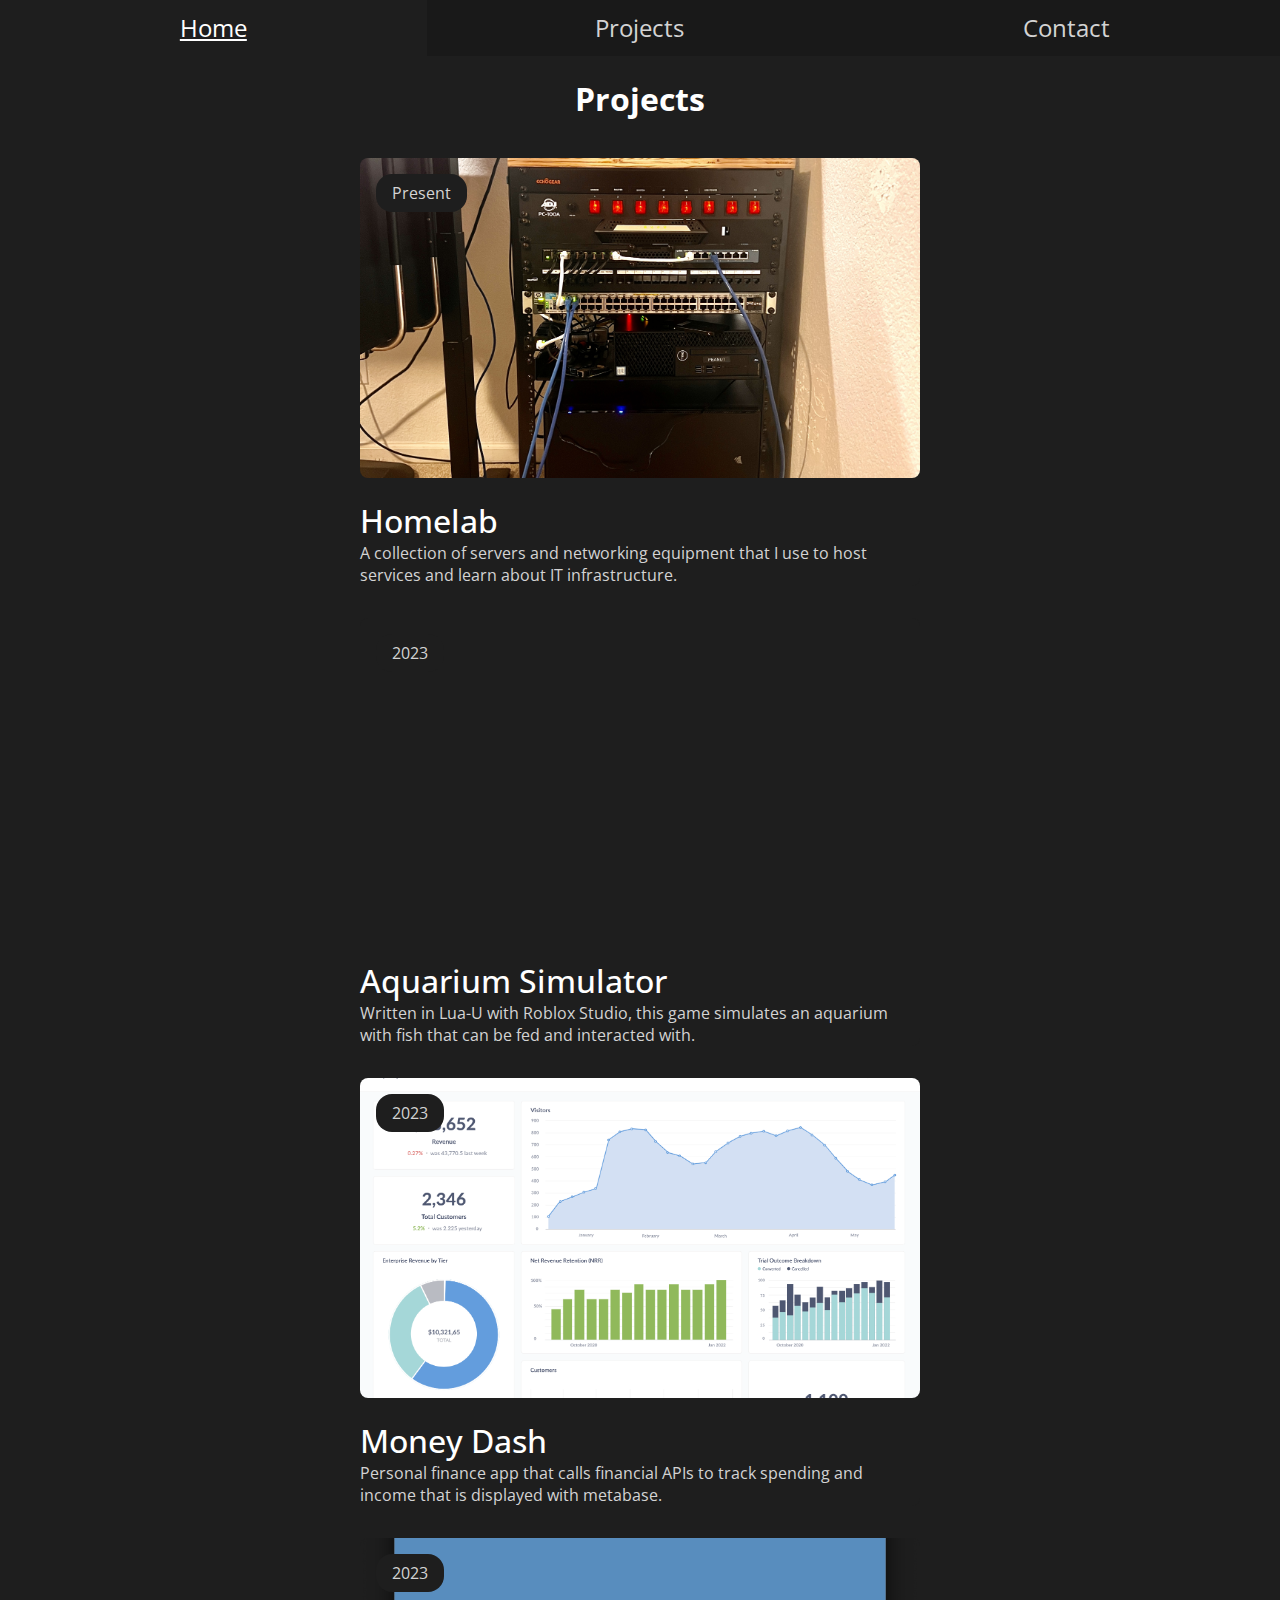
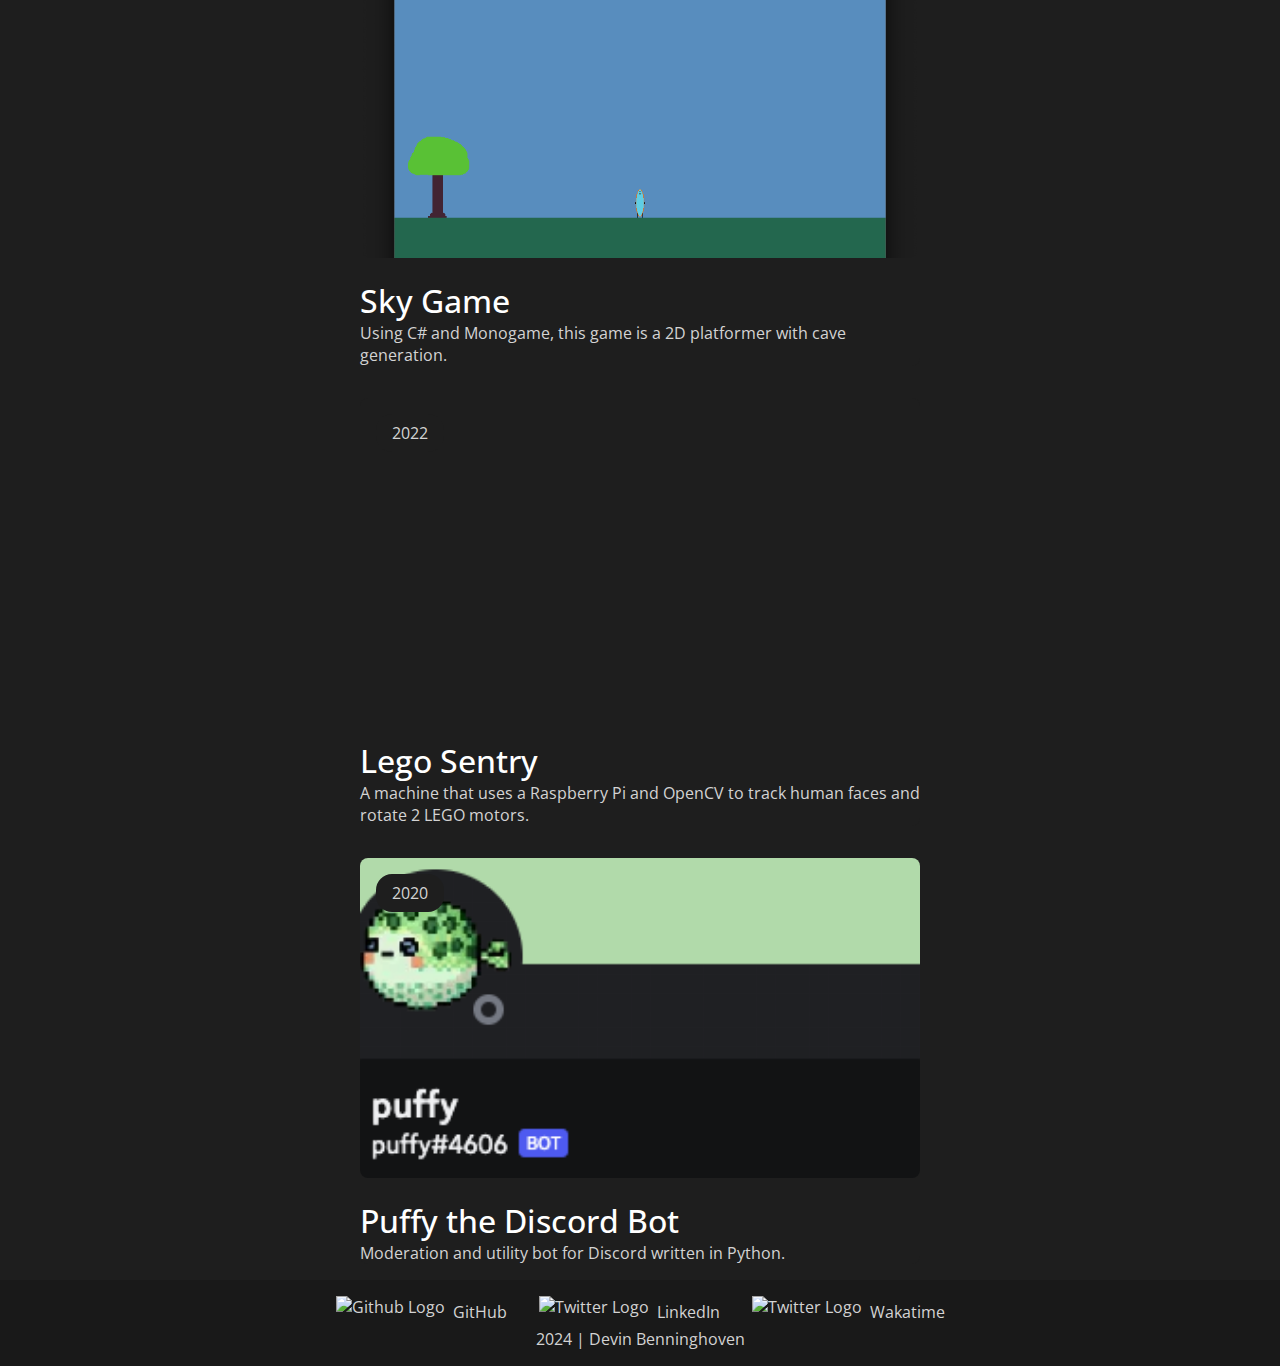
==== commit 73bfac82: "reshaped social logos" ====
--- a/projects/index.html
+++ b/projects/index.html
@@ -47,8 +47,10 @@
                     <h2 class="date"> Present </h2>
                     <img src="/assets/images/homelab-01.jpg">
                     <div class="project-info">
-                        <h1> Homelab </h1>
-                        <p> Network equipment working alongside with servers that host my own applications.</p>
+                        <h1>Homelab </h1>
+                        <p>A collection of servers and networking equipment that I use to host services and learn about
+                            IT infrastructure.
+                        </p>
                     </div>
                 </a>
             </div>
@@ -56,10 +58,12 @@
             <div class="project">
                 <a href="/projects/aquarium-simulator/">
                     <h2 class="date"> 2023 </h2>
-                    <img src="/assets/images/roblox-game-00.png">
+                    <video autoplay muted loop src="/assets/videos/aquarium-sim-feeding.mov"></video>
                     <div class="project-info">
                         <h1> Aquarium Simulator </h1>
-                        <p> Roblox game engine using Lua-U for scripting and Blender for 3D modeling.</p>
+                        <p>Written in Lua-U with Roblox Studio, this game simulates an aquarium with fish that can be
+                            fed and interacted with.
+                        </p>
                     </div>
                 </a>
             </div>
@@ -70,7 +74,7 @@
                     <img src="/assets/images/metabase-product-screenshot.png">
                     <div class="project-info">
                         <h1> Money Dash </h1>
-                        <p> A python script ran on a Cron Job that scrapes bank account data and visualizes it in Metabase.</p>
+                        <p>Personal finance app that calls financial APIs to track spending and income that is displayed with metabase.</p>
                     </div>
                 </a>
             </div>
@@ -81,7 +85,7 @@
                     <img src="/assets/images/skygame-beta00.png">
                     <div class="project-info">
                         <h1> Sky Game </h1>
-                        <p> Written in C# utilizing the monogame framework. Personally contributed to cellular automaton cave generation and ore displacement.</p>
+                        <p>Using C# and Monogame, this game is a 2D platformer with cave generation.</p>
                     </div>
                 </a>
             </div>
@@ -92,7 +96,7 @@
                     <video autoplay muted loop src="/assets/videos/turret_video_00.mov"></video>
                     <div class="project-info">
                         <h1> Lego Sentry </h1>
-                        <p> Powered by a Raspberry Pi, two motors work with a camera to track a singular face.</p>
+                        <p>A machine that uses a Raspberry Pi and OpenCV to track human faces and rotate 2 LEGO motors.</p>
                     </div>
                 </a>
             </div>
@@ -103,7 +107,7 @@
                     <img src="/assets/images/puffy-the-discordbot.png">
                     <div class="project-info">
                         <h1> Puffy the Discord Bot </h1>
-                        <p> Disord bot written in Python that moderates text channels and holds a leaderboard for time spent in voice channels.</p>
+                        <p>Moderation and utility bot for Discord written in Python.</p>
                     </div>
                 </a>
             </div>
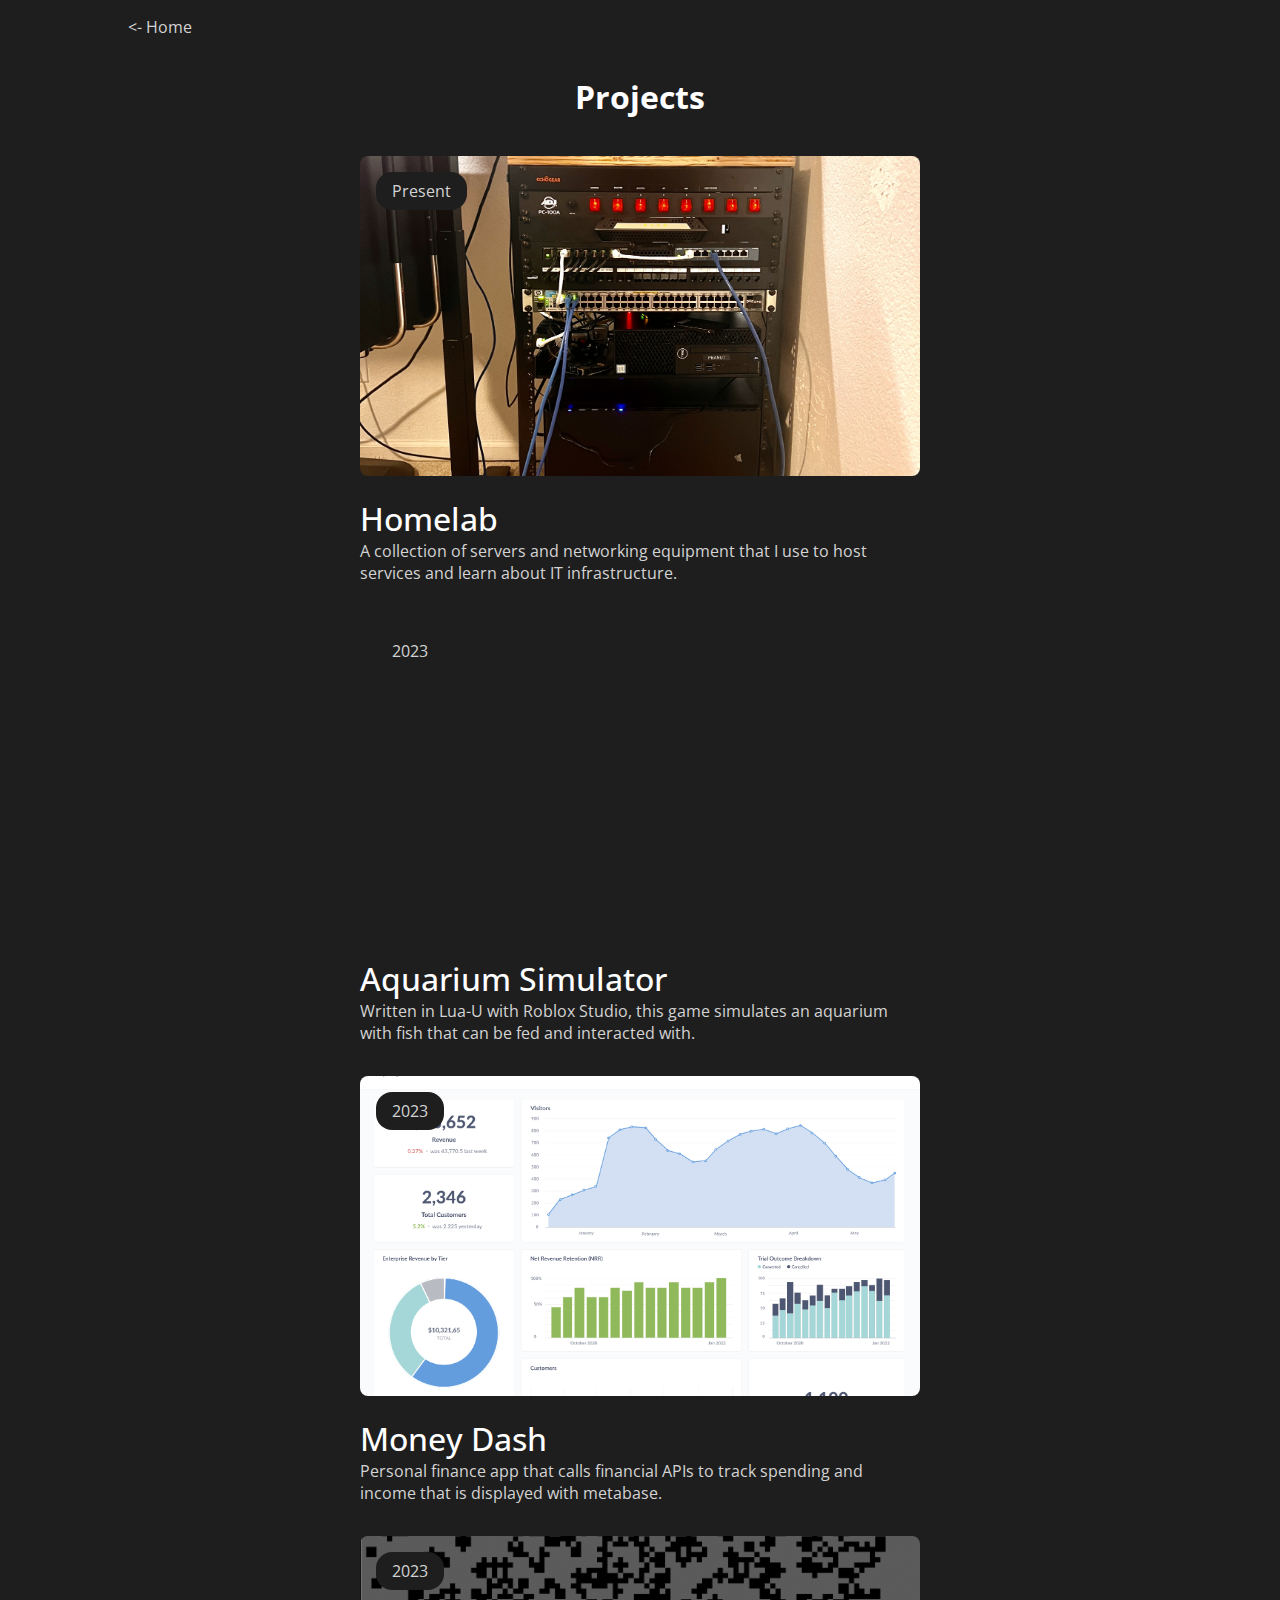
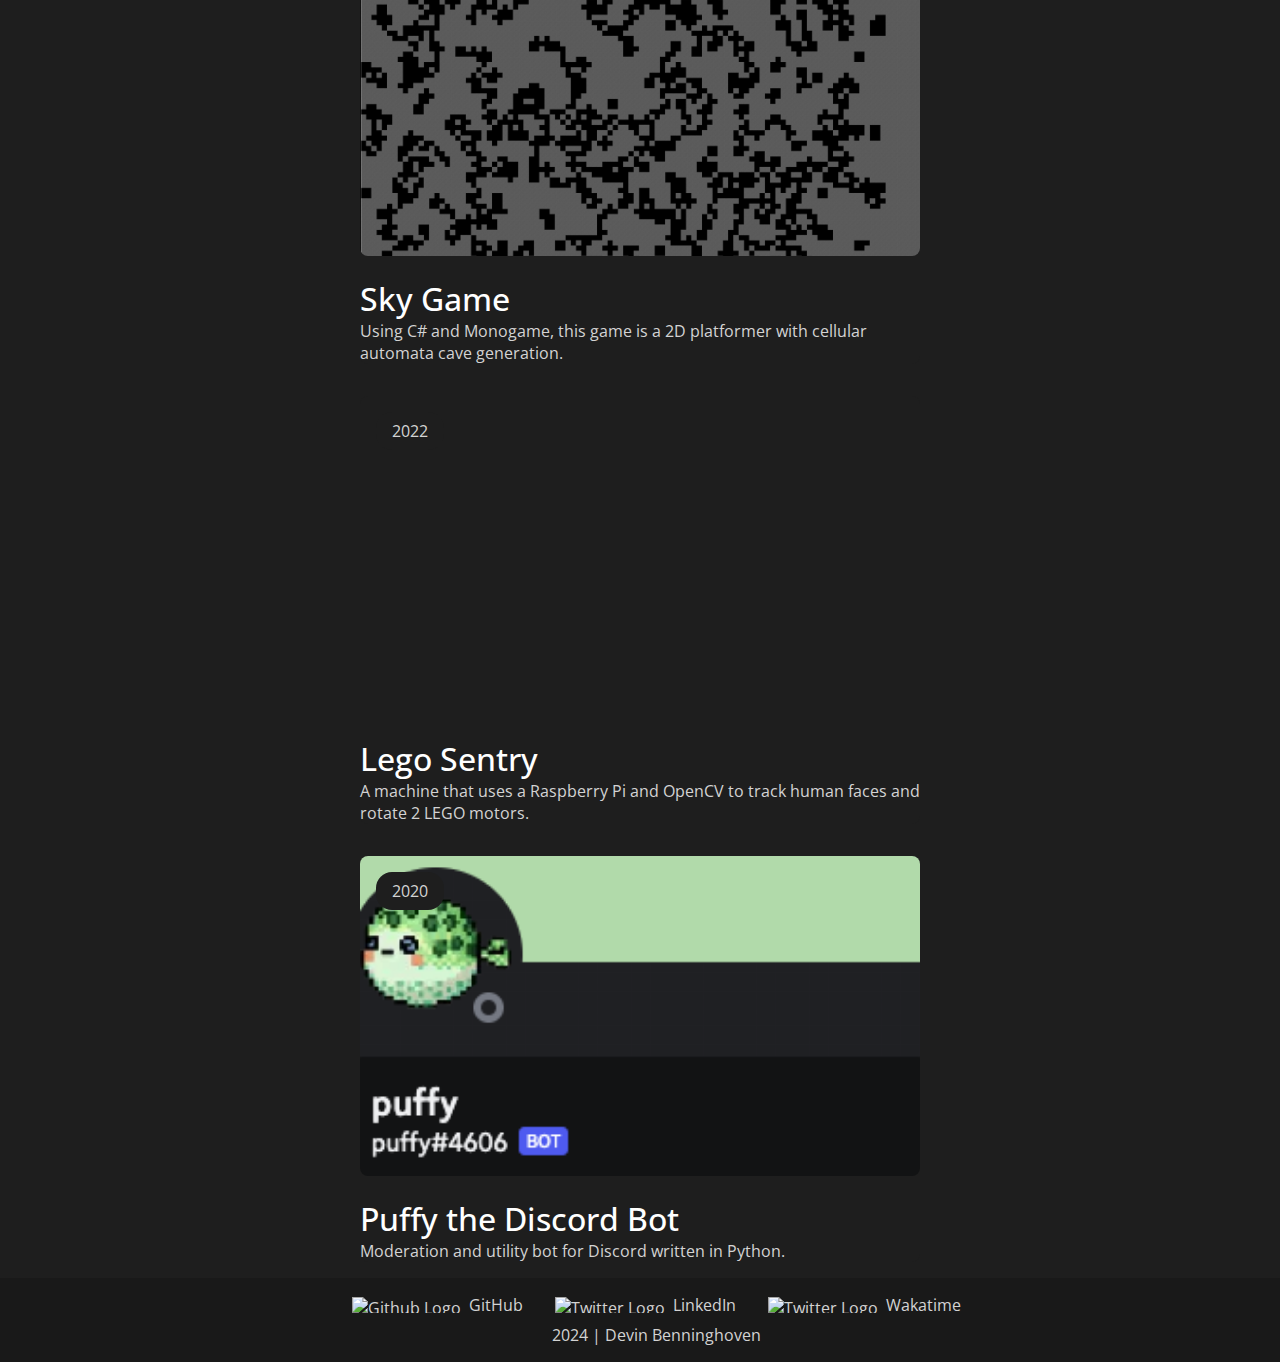
==== commit a62b9b2f: "changed css" ====
--- a/projects/index.html
+++ b/projects/index.html
@@ -1,5 +1,4 @@
 <!DOCTYPE html>
-
 <html lang="en">
 
 <head>
@@ -9,6 +8,7 @@
     <link rel="stylesheet" href="/css/root.css">
     <link rel="stylesheet" href="/css/navbar.css">
     <link rel="stylesheet" href="/css/projects-selector.css">
+    <link rel="stylesheet" href="/css/back_button.css">
 
     <!-- https://favicon.io/favicon-generator/ -->
     <link rel="apple-touch-icon" sizes="180x180" href="/assets/favicon/apple-touch-icon.png">
@@ -17,12 +17,6 @@
     <link rel="manifest" href="/assets/favicon/site.webmanifest">
 
     <script>
-    fetch('../html/navbar.html')
-        .then(response => response.text())
-        .then(html => {
-            document.getElementById('importedNavbar').innerHTML = html;
-        })
-        .catch(error => console.error('Error fetching external HTML:', error));
     fetch('../html/footer.html')
         .then(response => response.text())
         .then(html => {
@@ -32,10 +26,9 @@
     </script>
 </head>
 
-<div id="importedNavbar"></div>
-
 <body>
 
+    <a class="back_button" href="/"><- Home</a>
     <div class="page-container">
 
         <h1 class="page-title"> Projects </h1>
@@ -82,10 +75,10 @@
             <div class="project">
                 <a href="/projects/skygame/">
                     <h2 class="date"> 2023 </h2>
-                    <img src="/assets/images/skygame-beta00.png">
+                    <img src="/assets/images/celularatomatacavegen.png">
                     <div class="project-info">
                         <h1> Sky Game </h1>
-                        <p>Using C# and Monogame, this game is a 2D platformer with cave generation.</p>
+                        <p>Using C# and Monogame, this game is a 2D platformer with cellular automata cave generation.</p>
                     </div>
                 </a>
             </div>
--- a/css/root.css
+++ b/css/root.css
@@ -16,9 +16,9 @@
 }
 
 body {
-    padding-top: 3.5rem;
     margin: 0;
 
     background: var(--background1);
     font-family: "Open Sans", sans-serif;
+
 }
--- a/css/navbar.css
+++ b/css/navbar.css
@@ -4,7 +4,7 @@
     top: 0;
     width: 100%;
     z-index: 256;
-    background-color: var(--background2);
+    background-color: var(--background1);
 }
 
 .navbar ul {
@@ -23,7 +23,6 @@
 .navbar a { 
     display: block;
     color: var(--text_secondary);
-    height: 3.5rem;
     font-size: 1.5rem;
     font-weight: 400;
 
@@ -32,12 +31,12 @@
     transition: font-color 200ms ease-in-out;
 
     line-height: 3.5rem;
+    border-bottom: 2px solid var(--text_secondary);
 }
 
 .navbar a:hover {
-    color: var(--text_primary);
-    background-color: var(--background1);
-    text-decoration: underline;
+    background-color: var(--background2);
+    transition: background-color 200ms ease-in-out;
 }
 
 @media (max-width: 768px) {
--- a/css/projects-selector.css
+++ b/css/projects-selector.css
@@ -1,5 +1,9 @@
 :root {
     --border-radius: .5rem;
+}
+
+.body {
+    margin: 0;
 }
 
 .page-container {
@@ -101,10 +105,6 @@
     margin: 0;
 }
 
-.project:hover p {
-    color: var(--text_primary);
-    transition: color 0.25s ease-in;
-}
 
 @media (max-width: 768px) {
     .project {
--- a/css/back_button.css
+++ b/css/back_button.css
@@ -0,0 +1,19 @@
+.back_button {
+    color: var(--text_secondary);
+    text-decoration: none;
+
+    display: flex;
+    flex-direction: column;
+
+    max-width: 80%;
+    margin: 0 auto;
+
+    padding: 1rem 0;
+
+}
+
+
+.back_button:hover {
+    color: var(--text_primary);
+    transition: color 200ms;
+}
